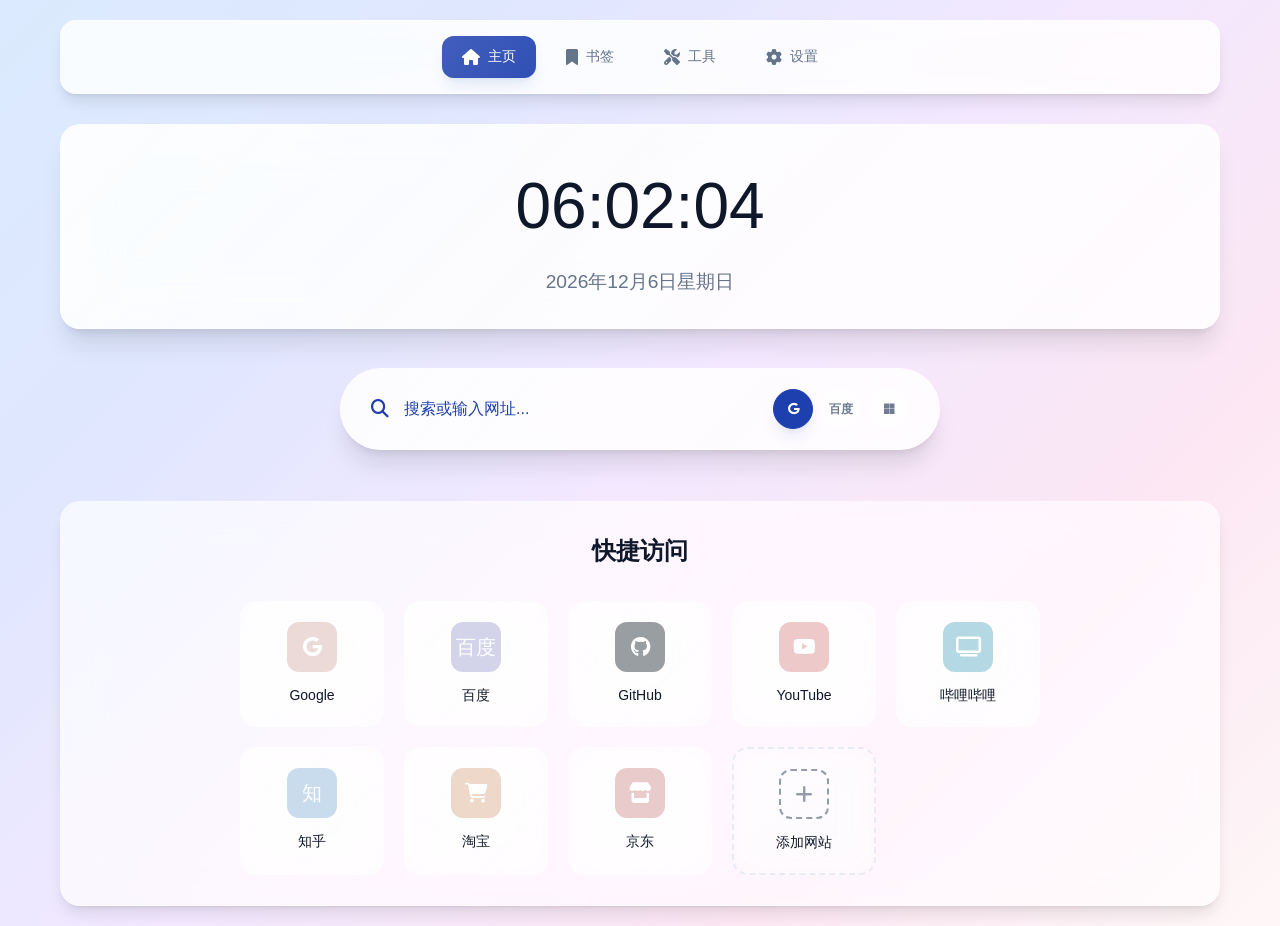
==== index.html @ d7cefb6e "feat(背景设置): 添加自定义纯色背景功能 实现纯色背景颜色选择器，支持从预设颜色选择或自定义颜色 添加颜色预览功能并将设置保存到本地存储 在页面加载时恢复保存的背景颜色设置" ====
<!DOCTYPE html>
<html lang="zh-CN">
<head>
    <meta charset="UTF-8">
    <meta name="viewport" content="width=device-width, initial-scale=1.0">
    <title>新标签页</title>
    <!-- 分布式CSS文件 -->
    <link rel="stylesheet" href="css/base.css">
    <link rel="stylesheet" href="css/navigation.css">
    <link rel="stylesheet" href="css/home.css">
    <link rel="stylesheet" href="css/pages.css">
    <link href="https://cdnjs.cloudflare.com/ajax/libs/font-awesome/6.4.0/css/all.min.css" rel="stylesheet">
</head>
<body>
    <div class="container">
        <!-- 顶部导航栏 -->
        <nav class="navbar">
            <div class="nav-buttons">
                <button class="nav-btn active" data-section="home">
                    <i class="fas fa-home"></i>
                    <span>主页</span>
                </button>
                <button class="nav-btn" data-section="bookmarks">
                    <i class="fas fa-bookmark"></i>
                    <span>书签</span>
                </button>
                <button class="nav-btn" data-section="tools">
                    <i class="fas fa-tools"></i>
                    <span>工具</span>
                </button>
                <button class="nav-btn" data-section="settings">
                    <i class="fas fa-cog"></i>
                    <span>设置</span>
                </button>
            </div>
        </nav>

        <!-- 主页内容 -->
        <div class="section active" id="home">
            <!-- 时间显示 -->
            <div class="time-display">
                <div class="time" id="current-time">00:00:00</div>
                <div class="date" id="current-date">2024年1月1日 星期一</div>
            </div>

            <!-- 搜索区域 -->
            <div class="search-container">
                <div class="search-box">
                    <i class="fas fa-search search-icon"></i>
                    <input type="text" id="search-input" placeholder="搜索或输入网址...">
                    <div class="search-engines">
                        <button class="engine-btn active" data-engine="google">
                            <i class="fab fa-google"></i>
                        </button>
                        <button class="engine-btn" data-engine="baidu">
                            百度
                        </button>
                        <button class="engine-btn" data-engine="bing">
                            <i class="fab fa-microsoft"></i>
                        </button>
                    </div>
                </div>
            </div>

            <!-- 快捷网址 -->
            <div class="quick-links">
                <h3>快捷访问</h3>
                <div class="links-grid">
                    <a href="https://www.google.com" class="link-card">
                        <div class="link-icon">
                            <i class="fab fa-google"></i>
                        </div>
                        <span>Google</span>
                    </a>
                    <a href="https://www.baidu.com" class="link-card">
                        <div class="link-icon">
                            百度
                        </div>
                        <span>百度</span>
                    </a>
                    <a href="https://github.com" class="link-card">
                        <div class="link-icon">
                            <i class="fab fa-github"></i>
                        </div>
                        <span>GitHub</span>
                    </a>
                    <a href="https://www.youtube.com" class="link-card">
                        <div class="link-icon">
                            <i class="fab fa-youtube"></i>
                        </div>
                        <span>YouTube</span>
                    </a>
                    <a href="https://www.bilibili.com" class="link-card">
                        <div class="link-icon">
                            <i class="fas fa-tv"></i>
                        </div>
                        <span>哔哩哔哩</span>
                    </a>
                    <a href="https://www.zhihu.com" class="link-card">
                        <div class="link-icon">
                            知
                        </div>
                        <span>知乎</span>
                    </a>
                    <a href="https://www.taobao.com" class="link-card">
                        <div class="link-icon">
                            <i class="fas fa-shopping-cart"></i>
                        </div>
                        <span>淘宝</span>
                    </a>
                    <a href="https://www.jd.com" class="link-card">
                        <div class="link-icon">
                            <i class="fas fa-store"></i>
                        </div>
                        <span>京东</span>
                    </a>
                </div>
            </div>
        </div>

        <!-- 书签页面 -->
        <div class="section" id="bookmarks">
            <h2>我的书签</h2>
            <div class="bookmark-categories">
                <div class="bookmark-category">
                    <h3>工作</h3>
                    <div class="bookmark-list">
                        <a href="#" class="bookmark-item">
                            <i class="fas fa-briefcase"></i>
                            <span>工作邮箱</span>
                        </a>
                        <a href="#" class="bookmark-item">
                            <i class="fas fa-calendar"></i>
                            <span>项目管理</span>
                        </a>
                    </div>
                </div>
                <div class="bookmark-category">
                    <h3>学习</h3>
                    <div class="bookmark-list">
                        <a href="#" class="bookmark-item">
                            <i class="fas fa-book"></i>
                            <span>在线教程</span>
                        </a>
                        <a href="#" class="bookmark-item">
                            <i class="fas fa-code"></i>
                            <span>编程资源</span>
                        </a>
                    </div>
                </div>
                <div class="bookmark-category">
                    <h3>娱乐</h3>
                    <div class="bookmark-list">
                        <a href="#" class="bookmark-item">
                            <i class="fas fa-music"></i>
                            <span>音乐平台</span>
                        </a>
                        <a href="#" class="bookmark-item">
                            <i class="fas fa-gamepad"></i>
                            <span>游戏网站</span>
                        </a>
                    </div>
                </div>
            </div>
        </div>

        <!-- 工具页面 -->
        <div class="section" id="tools">
            <h2>实用工具</h2>
            <div class="tools-grid">
                <div class="tool-card">
                    <i class="fas fa-calculator"></i>
                    <h3>计算器</h3>
                    <p>简易计算器工具</p>
                </div>
                <div class="tool-card">
                    <i class="fas fa-clock"></i>
                    <h3>番茄钟</h3>
                    <p>专注时间管理</p>
                </div>
                <div class="tool-card">
                    <i class="fas fa-palette"></i>
                    <h3>取色器</h3>
                    <p>颜色选择工具</p>
                </div>
                <div class="tool-card">
                    <i class="fas fa-qrcode"></i>
                    <h3>二维码生成</h3>
                    <p>快速生成二维码</p>
                </div>
            </div>
        </div>

        <!-- 设置页面 -->
        <div class="section" id="settings">
            <h2>设置</h2>
            <div class="settings-container">
                <div class="setting-group">
                    <h3>外观设置</h3>
                    <div class="setting-item">
                        <label>背景样式</label>
                        <select class="bg-selector">
                            <option value="gradient">渐变色</option>
                            <option value="solid">纯色</option>
                        </select>
                    </div>
                    <div class="setting-item color-picker-container" id="color-picker-container" style="display: none;">
                        <label>背景颜色</label>
                        <div class="color-picker-wrapper">
                            <div class="color-preview" id="color-preview"></div>
                            <input type="color" id="color-picker" class="color-picker-input" value="#f8fafc">
                            <div class="preset-colors" id="preset-colors">
                                <div class="preset-color" data-color="#f8fafc" style="background-color: #f8fafc;"></div>
                                <div class="preset-color" data-color="#ffffff" style="background-color: #ffffff;"></div>
                                <div class="preset-color" data-color="#f1f5f9" style="background-color: #f1f5f9;"></div>
                                <div class="preset-color" data-color="#e2e8f0" style="background-color: #e2e8f0;"></div>
                                <div class="preset-color" data-color="#cbd5e1" style="background-color: #cbd5e1;"></div>
                                <div class="preset-color" data-color="#94a3b8" style="background-color: #94a3b8;"></div>
                                <div class="preset-color" data-color="#64748b" style="background-color: #64748b;"></div>
                                <div class="preset-color" data-color="#475569" style="background-color: #475569;"></div>
                                <div class="preset-color" data-color="#334155" style="background-color: #334155;"></div>
                                <div class="preset-color" data-color="#1e293b" style="background-color: #1e293b;"></div>
                                <div class="preset-color" data-color="#0f172a" style="background-color: #0f172a;"></div>
                                <div class="preset-color" data-color="#3b82f6" style="background-color: #3b82f6;"></div>
                                <div class="preset-color" data-color="#10b981" style="background-color: #10b981;"></div>
                                <div class="preset-color" data-color="#f59e0b" style="background-color: #f59e0b;"></div>
                                <div class="preset-color" data-color="#ef4444" style="background-color: #ef4444;"></div>
                                <div class="preset-color" data-color="#8b5cf6" style="background-color: #8b5cf6;"></div>
                            </div>
                        </div>
                    </div>
                </div>
                <div class="setting-group">
                    <h3>功能设置</h3>
                    <div class="setting-item">
                        <label>显示秒数</label>
                        <input type="checkbox" class="show-seconds" checked>
                    </div>
                    <div class="setting-item">
                        <label>时间格式</label>
                        <select class="time-format-selector">
                            <option value="24">24小时制</option>
                            <option value="12">12小时制</option>
                        </select>
                    </div>
                </div>
            </div>
        </div>
    </div>

    <!-- 分布式JavaScript文件 -->
    <script src="js/utils.js"></script>
    <script src="js/core.js"></script>
    <script src="js/navigation.js"></script>
    <script src="js/search.js"></script>
    <script src="js/time.js"></script>
    <script src="js/shortcuts.js"></script>
    <script src="js/settings.js"></script>
    <script src="js/click-feedback.js"></script>
</body>
</html>
---- css/base.css ----
/* 基础样式和变量定义 */
/* 全局重置和基础样式 */
* {
    margin: 0;
    padding: 0;
    box-sizing: border-box;
}

:root {
    /* 品牌色彩系统 - 以深蓝色为主调 */
    --brand-primary: #1e40af;        /* 主品牌色 */
    --brand-secondary: #3b82f6;      /* 辅助品牌色 */
    --brand-tertiary: #60a5fa;       /* 第三级品牌色 */
    
    /* 中性色阶 - 确保充足对比度 */
    --neutral-50: #f8fafc;
    --neutral-100: #f1f5f9;
    --neutral-200: #e2e8f0;
    --neutral-300: #cbd5e1;
    --neutral-400: #94a3b8;
    --neutral-500: #64748b;
    --neutral-600: #475569;
    --neutral-700: #334155;
    --neutral-800: #1e293b;
    --neutral-900: #0f172a;
    
    /* 语义色彩 - 增强可访问性 */
    --success-50: #ecfdf5;
    --success-500: #10b981;
    --success-600: #059669;
    --success-700: #047857;
    
    --warning-50: #fffbeb;
    --warning-500: #f59e0b;
    --warning-600: #d97706;
    --warning-700: #b45309;
    
    --error-50: #fef2f2;
    --error-500: #ef4444;
    --error-600: #dc2626;
    --error-700: #b91c1c;
    
    /* 浅色主题配色 - 增强毛玻璃效果 */
    --bg-primary: linear-gradient(135deg, #dbeafe 0%, #e0e7ff 25%, #f3e8ff 50%, #fce7f3 75%, #fef7f7 100%);
    --bg-secondary: rgba(255, 255, 255, 0.85);
    --bg-card: rgba(255, 255, 255, 0.75);
    --bg-glass: rgba(255, 255, 255, 0.65);
    --bg-glass-light: rgba(255, 255, 255, 0.45);
    --bg-glass-strong: rgba(255, 255, 255, 0.85);
    --bg-surface: #ffffff;
    --bg-overlay: rgba(15, 23, 42, 0.08);
    
    /* 文本颜色 - 确保对比度 ≥ 4.5:1 */
    --text-primary: #0f172a;         /* 对比度: 19.47:1 */
    --text-secondary: #334155;       /* 对比度: 12.32:1 */
    --text-tertiary: #64748b;        /* 对比度: 7.15:1 */
    --text-inverse: #ffffff;         /* 反色文本 */
    --text-muted: #94a3b8;          /* 弱化文本 对比度: 4.54:1 */
    
    /* 边框和分割线 */
    --border-light: rgba(226, 232, 240, 0.8);
    --border-medium: rgba(203, 213, 225, 0.9);
    --border-strong: rgba(148, 163, 184, 0.9);
    --border-accent: rgba(30, 64, 175, 0.3);
    
    /* 阴影系统 - 增强层次感 */
    --shadow-xs: 0 1px 2px 0 rgba(0, 0, 0, 0.05);
    --shadow-sm: 0 1px 3px 0 rgba(0, 0, 0, 0.1), 0 1px 2px -1px rgba(0, 0, 0, 0.1);
    --shadow-md: 0 4px 6px -1px rgba(0, 0, 0, 0.1), 0 2px 4px -2px rgba(0, 0, 0, 0.1);
    --shadow-lg: 0 10px 15px -3px rgba(0, 0, 0, 0.1), 0 4px 6px -4px rgba(0, 0, 0, 0.1);
    --shadow-xl: 0 20px 25px -5px rgba(0, 0, 0, 0.1), 0 8px 10px -6px rgba(0, 0, 0, 0.1);
    --shadow-2xl: 0 25px 50px -12px rgba(0, 0, 0, 0.25);
    --shadow-glass: 0 8px 32px rgba(30, 64, 175, 0.15);
    --shadow-colored: 0 10px 15px -3px rgba(30, 64, 175, 0.1), 0 4px 6px -4px rgba(30, 64, 175, 0.1);
    
    /* 交互状态色彩 */
    --accent-color: var(--brand-primary);
    --hover-color: var(--brand-secondary);
    --active-color: var(--brand-tertiary);
    --focus-color: var(--brand-primary);
    --success-color: var(--success-500);
    --warning-color: var(--warning-500);
    --error-color: var(--error-500);
    
    /* 玻璃态效果变量 - 增强版 */
    --glass-backdrop: blur(20px) saturate(180%);
    --glass-backdrop-light: blur(16px) saturate(150%);
    --glass-backdrop-strong: blur(28px) saturate(200%);
    --glass-border: 1px solid rgba(255, 255, 255, 0.25);
    --glass-border-light: 1px solid rgba(255, 255, 255, 0.15);
    --glass-border-strong: 1px solid rgba(255, 255, 255, 0.35);
    --glass-highlight: linear-gradient(135deg, rgba(255, 255, 255, 0.3) 0%, rgba(255, 255, 255, 0.1) 50%, rgba(255, 255, 255, 0.05) 100%);
    --glass-highlight-light: linear-gradient(135deg, rgba(255, 255, 255, 0.2) 0%, rgba(255, 255, 255, 0.05) 100%);
    --glass-highlight-strong: linear-gradient(135deg, rgba(255, 255, 255, 0.4) 0%, rgba(255, 255, 255, 0.15) 50%, rgba(255, 255, 255, 0.08) 100%);
}





body {
    font-family: 'SF Pro Display', -apple-system, BlinkMacSystemFont, 'Segoe UI', Roboto, sans-serif;
    background: var(--bg-primary);
    color: var(--text-primary);
    min-height: 100vh;
    overflow-x: hidden;
    line-height: 1.6;
}





.container {
    max-width: 1200px;
    margin: 0 auto;
    padding: 20px;
    min-height: 100vh;
}

/* 玻璃态基础样式 - 增强版 */
.glass-effect {
    background: var(--bg-glass);
    backdrop-filter: var(--glass-backdrop);
    -webkit-backdrop-filter: var(--glass-backdrop);
    border: var(--glass-border);
    position: relative;
    transition: all 0.3s cubic-bezier(0.4, 0, 0.2, 1);
}

.glass-effect::before {
    content: '';
    position: absolute;
    top: 0;
    left: 0;
    right: 0;
    bottom: 0;
    background: var(--glass-highlight);
    border-radius: inherit;
    pointer-events: none;
    opacity: 0.8;
    transition: opacity 0.3s ease;
}

/* 轻量级毛玻璃效果 */
.glass-effect-light {
    background: var(--bg-glass-light);
    backdrop-filter: var(--glass-backdrop-light);
    -webkit-backdrop-filter: var(--glass-backdrop-light);
    border: var(--glass-border-light);
    position: relative;
    transition: all 0.3s cubic-bezier(0.4, 0, 0.2, 1);
}

.glass-effect-light::before {
    content: '';
    position: absolute;
    top: 0;
    left: 0;
    right: 0;
    bottom: 0;
    background: var(--glass-highlight-light);
    border-radius: inherit;
    pointer-events: none;
    opacity: 0.6;
    transition: opacity 0.3s ease;
}

/* 强化毛玻璃效果 */
.glass-effect-strong {
    background: var(--bg-glass-strong);
    backdrop-filter: var(--glass-backdrop-strong);
    -webkit-backdrop-filter: var(--glass-backdrop-strong);
    border: var(--glass-border-strong);
    position: relative;
    transition: all 0.3s cubic-bezier(0.4, 0, 0.2, 1);
}

.glass-effect-strong::before {
    content: '';
    position: absolute;
    top: 0;
    left: 0;
    right: 0;
    bottom: 0;
    background: var(--glass-highlight-strong);
    border-radius: inherit;
    pointer-events: none;
    opacity: 0.9;
    transition: opacity 0.3s ease;
}











/* 选择状态 */
::selection {
    background: var(--accent-color);
    color: var(--text-inverse);
}

/* 滚动条样式 */
::-webkit-scrollbar {
    width: 8px;
}

::-webkit-scrollbar-track {
    background: transparent;
}

::-webkit-scrollbar-thumb {
    background: var(--accent-color);
    border-radius: 4px;
}

::-webkit-scrollbar-thumb:hover {
    background: var(--hover-color);
}





/* 玻璃态增强效果 - 更新版 */
.glass-morphism {
    background: var(--bg-glass);
    backdrop-filter: var(--glass-backdrop);
    -webkit-backdrop-filter: var(--glass-backdrop);
    border: var(--glass-border);
    box-shadow: var(--shadow-glass);
    position: relative;
    transition: all 0.3s cubic-bezier(0.4, 0, 0.2, 1);
}

.glass-morphism::before {
    content: '';
    position: absolute;
    top: 0;
    left: 0;
    right: 0;
    bottom: 0;
    background: var(--glass-highlight);
    border-radius: inherit;
    pointer-events: none;
    opacity: 0.8;
    transition: opacity 0.3s ease;
}

/* 毛玻璃悬停效果 */
.glass-morphism:hover {
    background: var(--bg-glass-strong);
    backdrop-filter: var(--glass-backdrop-strong);
    -webkit-backdrop-filter: var(--glass-backdrop-strong);
    border: var(--glass-border-strong);
    box-shadow: var(--shadow-xl);
    transform: translateY(-2px);
}

.glass-morphism:hover::before {
    opacity: 1;
}

/* 点击反馈效果 - 通用样式 */
.click-feedback {
    position: relative;
    overflow: hidden;
    transition: all 0.15s cubic-bezier(0.4, 0, 0.2, 1);
}

.click-feedback::after {
    content: '';
    position: absolute;
    top: 50%;
    left: 50%;
    width: 0;
    height: 0;
    background: rgba(255, 255, 255, 0.3);
    border-radius: 50%;
    transform: translate(-50%, -50%);
    transition: width 0.3s ease, height 0.3s ease;
    pointer-events: none;
    z-index: 10;
}

.click-feedback.clicked::after {
    width: 300px;
    height: 300px;
}

/* 按钮点击反馈效果 */
.btn-click-feedback {
    transform: scale(0.95);
    transition: transform 0.1s cubic-bezier(0.4, 0, 0.2, 1);
}

.btn-click-feedback:active {
    transform: scale(0.92);
}

/* 卡片点击反馈效果 */
.card-click-feedback {
    transform: translateY(-1px) scale(0.98);
    transition: transform 0.1s cubic-bezier(0.4, 0, 0.2, 1);
}

.card-click-feedback:active {
    transform: translateY(0) scale(0.96);
}

/* 波纹效果 */
.ripple-effect {
    position: relative;
    overflow: hidden;
}

.ripple-effect::before {
    content: '';
    position: absolute;
    top: 50%;
    left: 50%;
    width: 0;
    height: 0;
    background: radial-gradient(circle, rgba(255, 255, 255, 0.4) 0%, transparent 70%);
    border-radius: 50%;
    transform: translate(-50%, -50%);
    transition: width 0.4s ease, height 0.4s ease, opacity 0.4s ease;
    pointer-events: none;
    z-index: 5;
}

.ripple-effect.ripple::before {
    width: 200px;
    height: 200px;
    opacity: 0;
}

/* 脉冲效果 */
.pulse-feedback {
    animation: pulse-click 0.3s ease-out;
}

@keyframes pulse-click {
    0% {
        transform: scale(1);
        box-shadow: 0 0 0 0 rgba(30, 64, 175, 0.4);
    }
    50% {
        transform: scale(1.05);
        box-shadow: 0 0 0 10px rgba(30, 64, 175, 0.1);
    }
    100% {
        transform: scale(1);
        box-shadow: 0 0 0 0 rgba(30, 64, 175, 0);
    }
}

/* 震动效果 */
.shake-feedback {
    animation: shake-click 0.3s ease-out;
}

@keyframes shake-click {
    0%, 100% { transform: translateX(0); }
    25% { transform: translateX(-2px); }
    75% { transform: translateX(2px); }
}
---- css/navigation.css ----
/* 导航栏相关样式 */

.navbar {
    background: var(--bg-glass-strong);
    backdrop-filter: var(--glass-backdrop-strong);
    -webkit-backdrop-filter: var(--glass-backdrop-strong);
    border-radius: 16px;
    padding: 15px 20px;
    margin-bottom: 30px;
    box-shadow: var(--shadow-lg);
    border: var(--glass-border-strong);
    position: relative;
    overflow: hidden;
    transition: all 0.3s cubic-bezier(0.4, 0, 0.2, 1);
}

.navbar::before {
    content: '';
    position: absolute;
    top: 0;
    left: 0;
    right: 0;
    height: 1px;
    background: var(--glass-highlight-strong);
    opacity: 0.8;
    transition: opacity 0.3s ease;
}

.navbar:hover {
    box-shadow: var(--shadow-xl);
}

.navbar:hover::before {
    opacity: 1;
}

.nav-buttons {
    display: flex;
    gap: 10px;
    justify-content: center;
    flex-wrap: wrap;
}

.nav-btn {
    display: flex;
    align-items: center;
    gap: 8px;
    padding: 12px 20px;
    background: transparent;
    border: none;
    border-radius: 12px;
    color: var(--text-tertiary);
    cursor: pointer;
    font-size: 14px;
    font-weight: 500;
    position: relative;
    overflow: hidden;
    transform-origin: center;
    transition: all 0.3s cubic-bezier(0.4, 0, 0.2, 1);
    user-select: none;
    -webkit-user-select: none;
    -moz-user-select: none;
    -ms-user-select: none;
}

.nav-btn::before {
    content: '';
    position: absolute;
    top: 0;
    left: 0;
    right: 0;
    bottom: 0;
    background: var(--glass-highlight-light);
    border-radius: inherit;
    pointer-events: none;
    opacity: 0;
    transition: opacity 0.3s ease;
}



.nav-btn:hover {
    background: var(--bg-glass);
    color: var(--accent-color);
    backdrop-filter: var(--glass-backdrop-light);
    -webkit-backdrop-filter: var(--glass-backdrop-light);
    transform: translateY(-1px);
}

.nav-btn:hover::before {
    opacity: 0.6;
}

.nav-btn.active {
    background: var(--accent-color);
    color: var(--text-inverse);
    box-shadow: var(--shadow-colored);
    backdrop-filter: none;
    -webkit-backdrop-filter: none;
}

.nav-btn.active::before {
    background: linear-gradient(135deg, rgba(255, 255, 255, 0.2) 0%, rgba(255, 255, 255, 0.1) 100%);
    opacity: 0.8;
}

/* 导航按钮点击反馈效果 */
.nav-btn:active {
    transform: scale(0.95);
    transition: transform 0.1s cubic-bezier(0.4, 0, 0.2, 1);
}

.nav-btn.clicked {
    animation: nav-btn-click 0.3s ease-out;
}

@keyframes nav-btn-click {
    0% {
        transform: scale(1);
    }
    50% {
        transform: scale(0.95);
    }
    100% {
        transform: scale(1);
    }
}

.nav-btn i {
    font-size: 16px;
}

.nav-btn span {
    /* styling for navigation button text */
}

/* 聚焦状态 - 修复点击后变白的问题 */
.nav-btn:focus {
    outline: none;
}

.nav-btn:focus-visible {
    outline: 2px solid var(--accent-color);
    outline-offset: 2px;
}

/* 为激活状态的按钮设置正确的焦点样式 */
.nav-btn.active:focus {
    background: var(--accent-color);
    color: var(--text-inverse);
}

/* 非激活状态按钮的焦点样式 */
.nav-btn:not(.active):focus {
    background: var(--bg-glass);
    color: var(--accent-color);
}



/* 响应式导航 - 优化毛玻璃效果 */
@media (max-width: 768px) {
    .nav-buttons {
        justify-content: center;
    }
    
    .nav-btn span {
        display: none;
    }
    
    .nav-btn {
        padding: 12px;
        min-width: 44px;
        justify-content: center;
    }
    
    /* 移动设备上减少毛玻璃效果强度以提升性能 */
    .navbar {
        backdrop-filter: var(--glass-backdrop-light);
        -webkit-backdrop-filter: var(--glass-backdrop-light);
    }
    
    .nav-btn:hover {
        backdrop-filter: blur(8px);
        -webkit-backdrop-filter: blur(8px);
    }
}

@media (max-width: 480px) {
    .nav-btn {
        padding: 10px 12px;
        min-width: 50px;
    }
}
---- css/home.css ----
/* 主页相关样式 */

/* 内容区域 */
.section {
    display: none;
}

.section.active {
    display: block;
}

/* 时间显示 - 增强毛玻璃效果 */
.time-display {
    text-align: center;
    margin-bottom: 40px;
    padding: 30px;
    background: var(--bg-glass-strong);
    border-radius: 20px;
    backdrop-filter: var(--glass-backdrop-strong);
    -webkit-backdrop-filter: var(--glass-backdrop-strong);
    box-shadow: var(--shadow-xl);
    border: var(--glass-border-strong);
    position: relative;
    overflow: hidden;
    transition: all 0.3s cubic-bezier(0.4, 0, 0.2, 1);
}

.time-display::before {
    content: '';
    position: absolute;
    top: 0;
    left: 0;
    right: 0;
    bottom: 0;
    background: var(--glass-highlight-strong);
    border-radius: inherit;
    pointer-events: none;
    opacity: 0.7;
    transition: opacity 0.3s ease;
}

.time-display:hover {
    transform: translateY(-2px);
    box-shadow: var(--shadow-2xl);
}

.time-display:hover::before {
    opacity: 0.9;
}



.time {
    font-size: 4rem;
    font-weight: 300;
    color: var(--text-primary);
    margin-bottom: 10px;
    font-feature-settings: 'tnum';
    position: relative;
    z-index: 1;
}

.date {
    font-size: 1.2rem;
    color: var(--text-tertiary);
    font-weight: 400;
    position: relative;
    z-index: 1;
}

/* 搜索区域 */
.search-container {
    margin-bottom: 50px;
}

.search-box {
    position: relative;
    max-width: 600px;
    margin: 0 auto;
    background: var(--bg-glass);
    border-radius: 50px;
    padding: 20px 30px;
    box-shadow: var(--shadow-lg);
    border: var(--glass-border);
    backdrop-filter: var(--glass-backdrop);
    -webkit-backdrop-filter: var(--glass-backdrop);
    display: flex;
    align-items: center;
    gap: 15px;
    overflow: hidden;
    transition: all 0.3s cubic-bezier(0.4, 0, 0.2, 1);
}

.search-box::before {
    content: '';
    position: absolute;
    top: 0;
    left: 0;
    right: 0;
    bottom: 0;
    background: var(--glass-highlight);
    border-radius: inherit;
    pointer-events: none;
    opacity: 0.6;
    transition: opacity 0.3s ease;
}

.search-box:focus-within {
    background: var(--bg-glass-strong);
    border: var(--glass-border-strong);
    backdrop-filter: var(--glass-backdrop-strong);
    -webkit-backdrop-filter: var(--glass-backdrop-strong);
    box-shadow: var(--shadow-xl);
    transform: translateY(-1px);
}

.search-box:focus-within::before {
    opacity: 0.8;
}

.search-icon {
    color: var(--text-tertiary);
    font-size: 18px;
    z-index: 1;
    position: relative;
}

.search-box:focus-within .search-icon {
    color: var(--accent-color);
}

#search-input {
    flex: 1;
    border: none;
    outline: none;
    background: transparent;
    font-size: 16px;
    color: var(--text-primary);
    font-weight: 400;
    z-index: 1;
    position: relative;
}

#search-input::placeholder {
    color: var(--text-muted);
}

#search-input:focus::placeholder {
    color: var(--accent-color);
}

.search-engines {
    display: flex;
    gap: 8px;
    z-index: 1;
    position: relative;
}

.engine-btn {
    width: 40px;
    height: 40px;
    border: var(--glass-border-light);
    border-radius: 50%;
    background: var(--bg-glass-light);
    backdrop-filter: var(--glass-backdrop-light);
    -webkit-backdrop-filter: var(--glass-backdrop-light);
    color: var(--text-tertiary);
    cursor: pointer;
    display: flex;
    align-items: center;
    justify-content: center;
    font-size: 12px;
    font-weight: bold;
    position: relative;
    overflow: hidden;
    transition: all 0.3s cubic-bezier(0.4, 0, 0.2, 1);
    user-select: none;
    -webkit-user-select: none;
    -moz-user-select: none;
    -ms-user-select: none;
}

.engine-btn::before {
    content: '';
    position: absolute;
    top: 0;
    left: 0;
    right: 0;
    bottom: 0;
    background: var(--glass-highlight-light);
    border-radius: inherit;
    pointer-events: none;
    opacity: 0.5;
    transition: opacity 0.3s ease;
}



.engine-btn:hover {
    background: var(--accent-color);
    color: var(--text-inverse);
    border-color: var(--accent-color);
    backdrop-filter: none;
    -webkit-backdrop-filter: none;
    transform: scale(1.05);
}

.engine-btn:hover::before {
    opacity: 0;
}

.engine-btn.active {
    background: var(--accent-color);
    color: var(--text-inverse);
    border-color: var(--accent-color);
    box-shadow: var(--shadow-colored);
    backdrop-filter: none;
    -webkit-backdrop-filter: none;
}

.engine-btn.active::before {
    opacity: 0;
}

/* 搜索引擎按钮点击反馈效果 */
.engine-btn:active {
    transform: scale(0.9);
    transition: transform 0.1s cubic-bezier(0.4, 0, 0.2, 1);
}

.engine-btn.clicked {
    animation: engine-btn-click 0.3s ease-out;
}

@keyframes engine-btn-click {
    0% {
        transform: scale(1);
    }
    50% {
        transform: scale(0.9);
    }
    100% {
        transform: scale(1);
    }
}

/* 快捷链接 - 增强毛玻璃效果 */
.quick-links {
    background: var(--bg-glass);
    border-radius: 20px;
    padding: 30px;
    backdrop-filter: var(--glass-backdrop);
    -webkit-backdrop-filter: var(--glass-backdrop);
    box-shadow: var(--shadow-lg);
    border: var(--glass-border);
    position: relative;
    overflow: hidden;
    transition: all 0.3s cubic-bezier(0.4, 0, 0.2, 1);
}

.quick-links::before {
    content: '';
    position: absolute;
    top: 0;
    left: 0;
    right: 0;
    bottom: 0;
    background: var(--glass-highlight);
    border-radius: inherit;
    pointer-events: none;
    opacity: 0.5;
    transition: opacity 0.3s ease;
}

.quick-links:hover {
    transform: translateY(-2px);
    box-shadow: var(--shadow-xl);
}

.quick-links:hover::before {
    opacity: 0.7;
}



.quick-links h3 {
    text-align: center;
    margin-bottom: 30px;
    color: var(--text-primary);
    font-size: 1.5rem;
    font-weight: 600;
    position: relative;
    z-index: 1;
}

.links-grid {
    display: grid;
    grid-template-columns: repeat(auto-fit, minmax(120px, 1fr));
    gap: 20px;
    max-width: 800px;
    margin: 0 auto;
    position: relative;
    z-index: 1;
}

.link-card {
    display: flex;
    flex-direction: column;
    align-items: center;
    padding: 20px 15px;
    background: var(--bg-glass-light);
    border-radius: 16px;
    text-decoration: none;
    color: var(--text-primary);
    border: var(--glass-border-light);
    backdrop-filter: var(--glass-backdrop-light);
    -webkit-backdrop-filter: var(--glass-backdrop-light);
    position: relative;
    overflow: hidden;
    transform-origin: center;
    transition: all 0.3s cubic-bezier(0.4, 0, 0.2, 1);
    user-select: none;
    -webkit-user-select: none;
    -moz-user-select: none;
    -ms-user-select: none;
}

.link-card::before {
    content: '';
    position: absolute;
    top: 0;
    left: 0;
    right: 0;
    bottom: 0;
    background: var(--glass-highlight-light);
    border-radius: inherit;
    pointer-events: none;
    opacity: 0.6;
    transition: opacity 0.3s ease;
}



.link-card:hover {
    background: var(--accent-color);
    color: var(--text-inverse);
    border-color: var(--accent-color);
    box-shadow: var(--shadow-xl);
    transform: translateY(-3px) scale(1.02);
    backdrop-filter: none;
    -webkit-backdrop-filter: none;
}

.link-card:hover::before {
    opacity: 0;
}

/* 快捷链接卡片点击反馈效果 */
.link-card:active {
    transform: translateY(-1px) scale(0.95);
    transition: transform 0.1s cubic-bezier(0.4, 0, 0.2, 1);
}

.link-card.clicked {
    animation: link-card-click 0.3s ease-out;
}

@keyframes link-card-click {
    0% {
        transform: translateY(-3px) scale(1.02);
    }
    50% {
        transform: translateY(-1px) scale(0.95);
    }
    100% {
        transform: translateY(-3px) scale(1.02);
    }
}

.link-icon {
    width: 50px;
    height: 50px;
    border-radius: 12px;
    background: var(--accent-color);
    display: flex;
    align-items: center;
    justify-content: center;
    margin-bottom: 12px;
    font-size: 20px;
    color: var(--text-inverse);
    position: relative;
    z-index: 1;
}

.link-card:hover .link-icon {
    background: var(--bg-surface);
    color: var(--accent-color);
}

.link-card span {
    font-size: 14px;
    font-weight: 500;
    text-align: center;
    position: relative;
    z-index: 1;
}

/* 快捷网站管理操作按钮 */
.shortcut-actions {
    position: absolute;
    top: 8px;
    right: 8px;
    display: flex;
    gap: 4px;
    opacity: 0;
    z-index: 10;
}

.link-card:hover .shortcut-actions {
    opacity: 1;
}

.edit-shortcut,
.delete-shortcut {
    width: 24px;
    height: 24px;
    border: none;
    border-radius: 4px;
    background: rgba(0, 0, 0, 0.6);
    color: white;
    font-size: 10px;
    display: flex;
    align-items: center;
    justify-content: center;
    cursor: pointer;
}

.edit-shortcut:hover {
    background: var(--info-color, #3b82f6);
}

.delete-shortcut:hover {
    background: var(--error-color);
}

/* 添加网站按钮样式 */
.add-shortcut-btn {
    cursor: pointer;
    border: 2px dashed var(--border-light);
    background: transparent !important;
}

.add-shortcut-btn:hover {
    border-color: var(--accent-color);
    background: var(--accent-color) !important;
    color: var(--text-inverse);
}

.add-shortcut-btn .link-icon {
    background: transparent !important;
    border: 2px dashed currentColor;
    color: var(--text-tertiary);
}

.add-shortcut-btn:hover .link-icon {
    border-color: transparent;
    background: rgba(255, 255, 255, 0.2) !important;
    color: white;
}

/* 响应式设计 - 优化毛玻璃效果 */
@media (max-width: 768px) {
    .time {
        font-size: 2.5rem;
    }
    
    .date {
        font-size: 1rem;
    }
    
    .search-box {
        padding: 15px 20px;
        flex-direction: column;
        gap: 15px;
    }
    
    .search-engines {
        justify-content: center;
    }
    
    .links-grid {
        grid-template-columns: repeat(auto-fit, minmax(100px, 1fr));
        gap: 15px;
    }
    
    /* 移动设备上减少毛玻璃效果强度以提升性能 */
    .time-display,
    .search-box,
    .quick-links {
        backdrop-filter: var(--glass-backdrop-light);
        -webkit-backdrop-filter: var(--glass-backdrop-light);
    }
    
    .link-card {
        backdrop-filter: blur(8px);
        -webkit-backdrop-filter: blur(8px);
    }
}

@media (max-width: 480px) {
    .time {
        font-size: 2rem;
    }
    
    .links-grid {
        grid-template-columns: repeat(auto-fit, minmax(80px, 1fr));
    }
}
---- css/pages.css ----
/* 其他页面样式 - 书签、工具、设置 */

/* 页面标题样式 - 增强毛玻璃效果 */
.section h2 {
    text-align: center;
    font-size: 2rem;
    font-weight: 600;
    color: var(--text-primary);
    margin-bottom: 20px;
    padding: 20px;
    background: var(--bg-glass-strong);
    border-radius: 16px;
    backdrop-filter: var(--glass-backdrop-strong);
    -webkit-backdrop-filter: var(--glass-backdrop-strong);
    box-shadow: var(--shadow-lg);
    border: var(--glass-border-strong);
    position: relative;
    overflow: hidden;
    transition: all 0.3s cubic-bezier(0.4, 0, 0.2, 1);
}

.section h2::before {
    content: '';
    position: absolute;
    top: 0;
    left: 0;
    right: 0;
    bottom: 0;
    background: var(--glass-highlight-strong);
    border-radius: inherit;
    pointer-events: none;
    opacity: 0.6;
    transition: opacity 0.3s ease;
}

.section h2:hover {
    transform: translateY(-2px);
    box-shadow: var(--shadow-xl);
}

.section h2:hover::before {
    opacity: 0.8;
}



/* 书签页面 */
.bookmark-categories {
    display: grid;
    gap: 30px;
    margin-top: 30px;
}

.bookmark-category {
    background: var(--bg-glass);
    border-radius: 16px;
    padding: 25px;
    backdrop-filter: var(--glass-backdrop);
    -webkit-backdrop-filter: var(--glass-backdrop);
    box-shadow: var(--shadow-lg);
    border: var(--glass-border);
    position: relative;
    overflow: hidden;
    transition: all 0.3s cubic-bezier(0.4, 0, 0.2, 1);
}

.bookmark-category::before {
    content: '';
    position: absolute;
    top: 0;
    left: 0;
    right: 0;
    bottom: 0;
    background: var(--glass-highlight);
    border-radius: inherit;
    pointer-events: none;
    opacity: 0.5;
    transition: opacity 0.3s ease;
}

.bookmark-category:hover {
    transform: translateY(-2px);
    box-shadow: var(--shadow-xl);
}

.bookmark-category:hover::before {
    opacity: 0.7;
}



.bookmark-category h3 {
    margin-bottom: 20px;
    color: var(--accent-color);
    font-size: 1.2rem;
    font-weight: 600;
    position: relative;
    z-index: 1;
}

.bookmark-list {
    display: grid;
    gap: 12px;
    position: relative;
    z-index: 1;
}

.bookmark-item {
    display: flex;
    align-items: center;
    gap: 12px;
    padding: 12px 16px;
    background: var(--bg-glass-light);
    border-radius: 12px;
    text-decoration: none;
    color: var(--text-primary);
    border: var(--glass-border-light);
    backdrop-filter: var(--glass-backdrop-light);
    -webkit-backdrop-filter: var(--glass-backdrop-light);
    position: relative;
    overflow: hidden;
    transition: all 0.3s cubic-bezier(0.4, 0, 0.2, 1);
    user-select: none;
    -webkit-user-select: none;
    -moz-user-select: none;
    -ms-user-select: none;
}

.bookmark-item::before {
    content: '';
    position: absolute;
    top: 0;
    left: 0;
    right: 0;
    bottom: 0;
    background: var(--glass-highlight-light);
    border-radius: inherit;
    pointer-events: none;
    opacity: 0.6;
    transition: opacity 0.3s ease;
}



.bookmark-item:hover {
    background: var(--accent-color);
    color: var(--text-inverse);
    border-color: var(--accent-color);
    box-shadow: var(--shadow-md);
    transform: translateY(-1px);
    backdrop-filter: none;
    -webkit-backdrop-filter: none;
}

.bookmark-item:hover::before {
    opacity: 0;
}

/* 书签项目点击反馈效果 */
.bookmark-item:active {
    transform: translateY(-1px) scale(0.98);
    transition: transform 0.1s cubic-bezier(0.4, 0, 0.2, 1);
}

.bookmark-item.clicked {
    animation: bookmark-item-click 0.3s ease-out;
}

@keyframes bookmark-item-click {
    0% {
        transform: translateY(-1px) scale(1);
    }
    50% {
        transform: translateY(-1px) scale(0.98);
    }
    100% {
        transform: translateY(-1px) scale(1);
    }
}

.bookmark-item i {
    font-size: 16px;
    width: 20px;
    text-align: center;
    position: relative;
    z-index: 1;
}

.bookmark-item span {
    position: relative;
    z-index: 1;
}

/* 工具页面 */
.tools-grid {
    display: grid;
    grid-template-columns: repeat(auto-fit, minmax(250px, 1fr));
    gap: 25px;
    margin-top: 30px;
}

.tool-card {
    background: var(--bg-glass);
    border-radius: 16px;
    padding: 30px 25px;
    text-align: center;
    backdrop-filter: var(--glass-backdrop);
    -webkit-backdrop-filter: var(--glass-backdrop);
    box-shadow: var(--shadow-lg);
    border: var(--glass-border);
    cursor: pointer;
    position: relative;
    overflow: hidden;
    transition: all 0.3s cubic-bezier(0.4, 0, 0.2, 1);
    user-select: none;
    -webkit-user-select: none;
    -moz-user-select: none;
    -ms-user-select: none;
}

.tool-card::before {
    content: '';
    position: absolute;
    top: 0;
    left: 0;
    right: 0;
    bottom: 0;
    background: var(--glass-highlight);
    border-radius: inherit;
    pointer-events: none;
    opacity: 0.5;
    transition: opacity 0.3s ease;
}



.tool-card:hover {
    box-shadow: var(--shadow-xl);
    background: var(--accent-color);
    color: var(--text-inverse);
    border-color: var(--accent-color);
    transform: translateY(-3px) scale(1.02);
    backdrop-filter: none;
    -webkit-backdrop-filter: none;
}

.tool-card:hover::before {
    opacity: 0;
}

/* 工具卡片点击反馈效果 */
.tool-card:active {
    transform: translateY(-1px) scale(0.95);
    transition: transform 0.1s cubic-bezier(0.4, 0, 0.2, 1);
}

.tool-card.clicked {
    animation: tool-card-click 0.3s ease-out;
}

@keyframes tool-card-click {
    0% {
        transform: translateY(-3px) scale(1.02);
    }
    50% {
        transform: translateY(-1px) scale(0.95);
    }
    100% {
        transform: translateY(-3px) scale(1.02);
    }
}

.tool-card i {
    font-size: 2.5rem;
    color: var(--accent-color);
    margin-bottom: 15px;
    position: relative;
    z-index: 1;
}

.tool-card:hover i {
    color: var(--text-inverse);
}

.tool-card h3 {
    margin-bottom: 10px;
    font-size: 1.2rem;
    font-weight: 600;
    position: relative;
    z-index: 1;
}

.tool-card p {
    color: var(--text-tertiary);
    font-size: 14px;
    line-height: 1.5;
    position: relative;
    z-index: 1;
}

.tool-card:hover p {
    color: var(--text-inverse);
}

/* 设置页面 */
.settings-container {
    margin-top: 30px;
    display: grid;
    gap: 30px;
}

.setting-group {
    background: var(--bg-glass);
    border-radius: 16px;
    padding: 25px;
    backdrop-filter: var(--glass-backdrop);
    -webkit-backdrop-filter: var(--glass-backdrop);
    box-shadow: var(--shadow-lg);
    border: var(--glass-border);
    position: relative;
    overflow: visible;
    z-index: 1;
    transition: all 0.3s cubic-bezier(0.4, 0, 0.2, 1);
}

.setting-group::before {
    content: '';
    position: absolute;
    top: 0;
    left: 0;
    right: 0;
    bottom: 0;
    background: var(--glass-highlight);
    border-radius: inherit;
    pointer-events: none;
    opacity: 0.5;
    transition: opacity 0.3s ease;
}

.setting-group:hover {
    transform: translateY(-2px);
    box-shadow: var(--shadow-xl);
}

.setting-group:hover::before {
    opacity: 0.7;
}



.setting-group h3 {
    margin-bottom: 20px;
    color: var(--accent-color);
    font-size: 1.2rem;
    font-weight: 600;
    position: relative;
    z-index: 1;
}

.setting-item {
    display: flex;
    align-items: center;
    justify-content: space-between;
    margin-bottom: 20px;
    flex-wrap: wrap;
    gap: 15px;
    position: relative;
    z-index: 2;
    min-height: 44px;
}

.setting-item:last-child {
    margin-bottom: 0;
}

.setting-item label {
    font-weight: 500;
    color: var(--text-primary);
}



.bg-selector,
.search-engine-selector,
.time-format-selector {
    padding: 8px 12px;
    border: var(--glass-border-light);
    border-radius: 8px;
    background: var(--bg-glass-light);
    backdrop-filter: var(--glass-backdrop-light);
    -webkit-backdrop-filter: var(--glass-backdrop-light);
    color: var(--text-primary);
    font-size: 14px;
    min-width: 120px;
    position: relative;
    z-index: 3;
    transition: all 0.3s cubic-bezier(0.4, 0, 0.2, 1);
    user-select: none;
    -webkit-user-select: none;
    -moz-user-select: none;
    -ms-user-select: none;
}

.bg-selector:hover,
.search-engine-selector:hover,
.time-format-selector:hover {
    background: var(--bg-glass);
    border: var(--glass-border);
    backdrop-filter: var(--glass-backdrop);
    -webkit-backdrop-filter: var(--glass-backdrop);
    box-shadow: var(--shadow-sm);
    transform: translateY(-1px);
}

.bg-selector:focus,
.search-engine-selector:focus,
.time-format-selector:focus {
    outline: 2px solid var(--accent-color);
    outline-offset: 2px;
    background: var(--bg-glass-strong);
    border: var(--glass-border-strong);
    backdrop-filter: var(--glass-backdrop-strong);
    -webkit-backdrop-filter: var(--glass-backdrop-strong);
}

input[type="checkbox"] {
    width: 20px;
    height: 20px;
    accent-color: var(--accent-color);
    position: relative;
    z-index: 3;
    cursor: pointer;
    transition: transform 0.1s cubic-bezier(0.4, 0, 0.2, 1);
}

input[type="checkbox"]:active {
    transform: scale(0.9);
}

/* 设置控件点击反馈效果 */
.bg-selector:active,
.search-engine-selector:active,
.time-format-selector:active {
    transform: scale(0.98);
    transition: transform 0.1s cubic-bezier(0.4, 0, 0.2, 1);
}

.bg-selector.clicked,
.search-engine-selector.clicked,
.time-format-selector.clicked {
    animation: setting-control-click 0.3s ease-out;
}

@keyframes setting-control-click {
    0% {
        transform: scale(1);
    }
    50% {
        transform: scale(0.98);
    }
    100% {
        transform: scale(1);
    }
}

/* 调色盘样式 */
.color-picker-container {
    flex-direction: column;
    align-items: flex-start;
    gap: 15px;
}

.color-picker-wrapper {
    display: flex;
    align-items: center;
    gap: 15px;
    flex-wrap: wrap;
}

.color-preview {
    width: 40px;
    height: 40px;
    border-radius: 8px;
    border: 2px solid var(--glass-border);
    background-color: #f8fafc;
    box-shadow: var(--shadow-sm);
    transition: all 0.3s cubic-bezier(0.4, 0, 0.2, 1);
    position: relative;
    overflow: hidden;
}

.color-preview::before {
    content: '';
    position: absolute;
    top: 0;
    left: 0;
    right: 0;
    bottom: 0;
    background: var(--glass-highlight-light);
    border-radius: inherit;
    pointer-events: none;
    opacity: 0.3;
    transition: opacity 0.3s ease;
}

.color-preview:hover {
    transform: scale(1.05);
    box-shadow: var(--shadow-md);
}

.color-preview:hover::before {
    opacity: 0.5;
}

.color-picker-input {
    width: 40px;
    height: 40px;
    border: none;
    border-radius: 8px;
    cursor: pointer;
    background: transparent;
    position: relative;
    z-index: 3;
    transition: all 0.3s cubic-bezier(0.4, 0, 0.2, 1);
}

.color-picker-input:hover {
    transform: scale(1.05);
}

.color-picker-input:active {
    transform: scale(0.95);
}

.preset-colors {
    display: grid;
    grid-template-columns: repeat(8, 1fr);
    gap: 8px;
    max-width: 320px;
}

.preset-color {
    width: 24px;
    height: 24px;
    border-radius: 6px;
    border: 2px solid var(--glass-border-light);
    cursor: pointer;
    transition: all 0.3s cubic-bezier(0.4, 0, 0.2, 1);
    position: relative;
    overflow: hidden;
    box-shadow: var(--shadow-xs);
}

.preset-color::before {
    content: '';
    position: absolute;
    top: 0;
    left: 0;
    right: 0;
    bottom: 0;
    background: var(--glass-highlight-light);
    border-radius: inherit;
    pointer-events: none;
    opacity: 0.3;
    transition: opacity 0.3s ease;
}

.preset-color:hover {
    transform: scale(1.2);
    border-color: var(--accent-color);
    box-shadow: var(--shadow-md);
    z-index: 2;
}

.preset-color:hover::before {
    opacity: 0.5;
}

.preset-color.active {
    border-color: var(--accent-color);
    box-shadow: 0 0 0 2px var(--accent-color);
    transform: scale(1.1);
}

.preset-color.active::before {
    opacity: 0;
}

.preset-color:active {
    transform: scale(0.9);
    transition: transform 0.1s cubic-bezier(0.4, 0, 0.2, 1);
}

/* 响应式设计 - 调色盘 */
@media (max-width: 768px) {
    .color-picker-wrapper {
        flex-direction: column;
        align-items: flex-start;
        gap: 10px;
    }
    
    .preset-colors {
        grid-template-columns: repeat(6, 1fr);
        max-width: 240px;
    }
    
    .preset-color {
        width: 28px;
        height: 28px;
    }
}

/* 响应式设计 - 优化毛玻璃效果 */
@media (max-width: 768px) {
    .tools-grid {
        grid-template-columns: 1fr;
    }
    
    .setting-item {
        flex-direction: column;
        align-items: flex-start;
    }
    
    /* 移动设备上减少毛玻璃效果强度以提升性能 */
    .section h2,
    .bookmark-category,
    .tool-card,
    .setting-group {
        backdrop-filter: var(--glass-backdrop-light);
        -webkit-backdrop-filter: var(--glass-backdrop-light);
    }
    
    .bookmark-item {
        backdrop-filter: blur(8px);
        -webkit-backdrop-filter: blur(8px);
    }
}

/* 聚焦状态 */
#search-input:focus {
    outline: none;
}

button:focus {
    outline: 2px solid var(--accent-color);
    outline-offset: 2px;
}
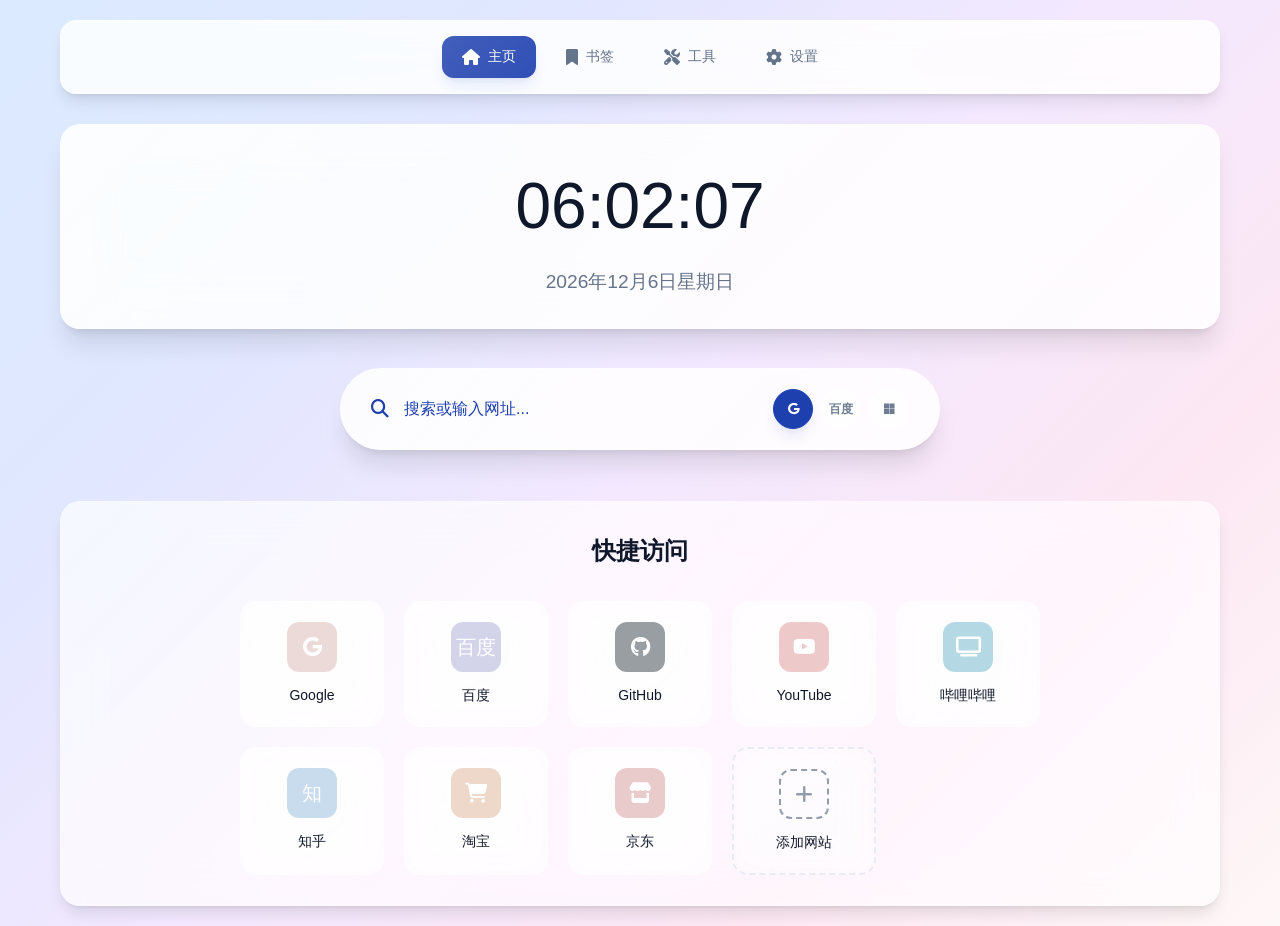
==== commit 732f7883: "feat(settings): 重构设置模块并添加设置缓存管理 - 引入 SettingsCache 类统一管理设置存储和读取 - 添加设置菜单状态持久化功能 - 实现设置变更事件通知机制 - 优化背" ====
--- a/index.html
+++ b/index.html
@@ -195,7 +195,7 @@
         <div class="section" id="settings">
             <h2>设置</h2>
             <div class="settings-container">
-                <div class="setting-group">
+                <div class="setting-group" data-group="appearance">
                     <h3>外观设置</h3>
                     <div class="setting-item">
                         <label>背景样式</label>
@@ -230,7 +230,7 @@
                         </div>
                     </div>
                 </div>
-                <div class="setting-group">
+                <div class="setting-group" data-group="functionality">
                     <h3>功能设置</h3>
                     <div class="setting-item">
                         <label>显示秒数</label>
--- a/css/pages.css
+++ b/css/pages.css
@@ -355,6 +355,39 @@
     font-weight: 600;
     position: relative;
     z-index: 1;
+    transition: all 0.3s cubic-bezier(0.4, 0, 0.2, 1);
+    user-select: none;
+    -webkit-user-select: none;
+    -moz-user-select: none;
+    -ms-user-select: none;
+}
+
+.setting-group h3:hover {
+    color: var(--accent-color);
+    transform: translateX(2px);
+}
+
+.setting-group h3::after {
+    content: '▼';
+    position: absolute;
+    right: 0;
+    top: 50%;
+    transform: translateY(-50%);
+    font-size: 0.8rem;
+    transition: transform 0.3s cubic-bezier(0.4, 0, 0.2, 1);
+    opacity: 0.7;
+}
+
+.setting-group.expanded h3::after {
+    transform: translateY(-50%) rotate(180deg);
+}
+
+.setting-group:not(.expanded) .setting-item {
+    display: none;
+}
+
+.setting-group.expanded .setting-item {
+    display: flex;
 }
 
 .setting-item {
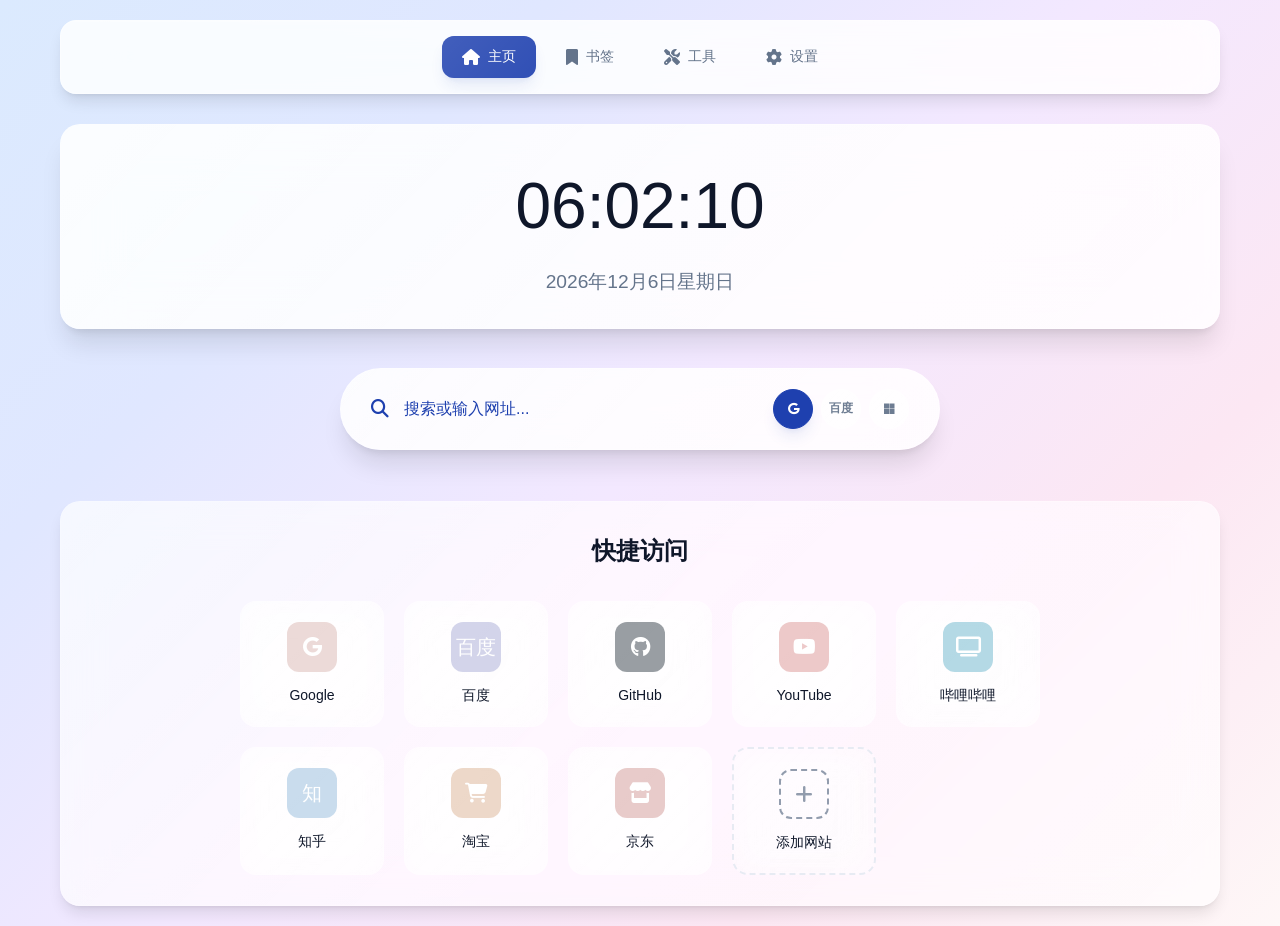
==== commit 869094f7: "feat(书签): 实现完整的动态书签管理系统 新增书签管理功能，包括添加/编辑/删除书签、分类管理、搜索过滤、拖拽排序等功能 添加书签导入导出和重置功能 实现自动获取网站图标和多源图标支持 优化用户" ====
--- a/index.html
+++ b/index.html
@@ -255,6 +255,7 @@
     <script src="js/search.js"></script>
     <script src="js/time.js"></script>
     <script src="js/shortcuts.js"></script>
+    <script src="js/bookmarks.js"></script>
     <script src="js/settings.js"></script>
     <script src="js/click-feedback.js"></script>
 </body>
--- a/css/home.css
+++ b/css/home.css
@@ -342,13 +342,13 @@
 
 
 .link-card:hover {
-    background: var(--accent-color);
-    color: var(--text-inverse);
-    border-color: var(--accent-color);
+    background: var(--bg-glass-strong);
+    color: var(--text-primary);
+    border-color: var(--glass-border-strong);
     box-shadow: var(--shadow-xl);
     transform: translateY(-3px) scale(1.02);
-    backdrop-filter: none;
-    -webkit-backdrop-filter: none;
+    backdrop-filter: var(--glass-backdrop-strong);
+    -webkit-backdrop-filter: var(--glass-backdrop-strong);
 }
 
 .link-card:hover::before {
@@ -393,8 +393,8 @@
 }
 
 .link-card:hover .link-icon {
-    background: var(--bg-surface);
-    color: var(--accent-color);
+    background: var(--accent-color);
+    color: var(--text-inverse);
 }
 
 .link-card span {
--- a/css/pages.css
+++ b/css/pages.css
@@ -191,6 +191,472 @@
     z-index: 1;
 }
 
+/* 书签管理样式 */
+.bookmarks-header {
+    display: flex;
+    justify-content: space-between;
+    align-items: center;
+    margin-bottom: 30px;
+    flex-wrap: wrap;
+    gap: 20px;
+}
+
+.bookmarks-header h2 {
+    margin: 0;
+    color: var(--text-primary);
+    font-size: 2rem;
+    font-weight: 700;
+}
+
+.bookmarks-controls {
+    display: flex;
+    align-items: center;
+    gap: 15px;
+    flex-wrap: wrap;
+}
+
+.bookmark-search-container {
+    position: relative;
+    display: flex;
+    align-items: center;
+}
+
+.bookmark-search-container .search-icon {
+    position: absolute;
+    left: 12px;
+    color: var(--text-secondary);
+    z-index: 1;
+}
+
+.bookmark-search-input {
+    padding: 10px 12px 10px 40px;
+    border: var(--glass-border);
+    border-radius: 12px;
+    background: var(--bg-glass-light);
+    backdrop-filter: var(--glass-backdrop-light);
+    -webkit-backdrop-filter: var(--glass-backdrop-light);
+    color: var(--text-primary);
+    font-size: 14px;
+    width: 250px;
+    transition: all 0.3s ease;
+}
+
+.bookmark-search-input:focus {
+    outline: none;
+    border-color: var(--accent-color);
+    box-shadow: 0 0 0 3px rgba(59, 130, 246, 0.1);
+}
+
+.add-bookmark-btn,
+.manage-categories-btn {
+    display: flex;
+    align-items: center;
+    gap: 8px;
+    padding: 10px 16px;
+    background: var(--accent-color);
+    color: white;
+    border: none;
+    border-radius: 12px;
+    font-size: 14px;
+    font-weight: 500;
+    cursor: pointer;
+    transition: all 0.3s ease;
+    text-decoration: none;
+}
+
+.add-bookmark-btn:hover,
+.manage-categories-btn:hover {
+    background: var(--accent-color-dark);
+    transform: translateY(-1px);
+    box-shadow: var(--shadow-md);
+}
+
+.category-header {
+    display: flex;
+    justify-content: space-between;
+    align-items: center;
+    margin-bottom: 20px;
+    position: relative;
+    z-index: 1;
+}
+
+.category-header h3 {
+    margin: 0;
+    font-size: 1.2rem;
+    font-weight: 600;
+    display: flex;
+    align-items: center;
+    gap: 8px;
+}
+
+.bookmark-count {
+    font-size: 0.9rem;
+    opacity: 0.7;
+    font-weight: 400;
+}
+
+.category-actions {
+    display: flex;
+    gap: 8px;
+    opacity: 0;
+    transition: opacity 0.3s ease;
+}
+
+.bookmark-category:hover .category-actions {
+    opacity: 1;
+}
+
+.category-edit-btn,
+.category-delete-btn {
+    width: 32px;
+    height: 32px;
+    border: none;
+    border-radius: 8px;
+    background: var(--bg-glass-light);
+    color: var(--text-secondary);
+    cursor: pointer;
+    display: flex;
+    align-items: center;
+    justify-content: center;
+    transition: all 0.3s ease;
+}
+
+.category-edit-btn:hover {
+    background: var(--accent-color);
+    color: white;
+}
+
+.category-delete-btn:hover {
+    background: var(--error-color);
+    color: white;
+}
+
+.bookmark-category.drag-over {
+    border-color: var(--accent-color);
+    background: rgba(59, 130, 246, 0.1);
+}
+
+.bookmark-item.dragging {
+    opacity: 0.5;
+    transform: rotate(5deg);
+}
+
+.bookmark-content {
+    flex: 1;
+    min-width: 0;
+}
+
+.bookmark-title {
+    font-weight: 500;
+    font-size: 14px;
+    white-space: nowrap;
+    overflow: hidden;
+    text-overflow: ellipsis;
+    margin-bottom: 2px;
+}
+
+.bookmark-url {
+    font-size: 12px;
+    opacity: 0.7;
+    white-space: nowrap;
+    overflow: hidden;
+    text-overflow: ellipsis;
+}
+
+.bookmark-description {
+    font-size: 11px;
+    opacity: 0.6;
+    margin-top: 2px;
+    white-space: nowrap;
+    overflow: hidden;
+    text-overflow: ellipsis;
+}
+
+.bookmark-actions {
+    display: flex;
+    gap: 4px;
+    opacity: 0;
+    transition: opacity 0.3s ease;
+}
+
+.bookmark-item:hover .bookmark-actions {
+    opacity: 1;
+}
+
+.bookmark-edit-btn,
+.bookmark-delete-btn {
+    width: 28px;
+    height: 28px;
+    border: none;
+    border-radius: 6px;
+    background: rgba(255, 255, 255, 0.2);
+    color: inherit;
+    cursor: pointer;
+    display: flex;
+    align-items: center;
+    justify-content: center;
+    transition: all 0.3s ease;
+    font-size: 12px;
+}
+
+.bookmark-edit-btn:hover {
+    background: rgba(255, 255, 255, 0.3);
+}
+
+.bookmark-delete-btn:hover {
+    background: var(--error-color);
+    color: white;
+}
+
+.bookmark-link {
+    position: absolute;
+    top: 0;
+    left: 0;
+    right: 0;
+    bottom: 0;
+    z-index: 1;
+}
+
+.bookmark-icon {
+    font-size: 1.1rem;
+    width: 20px;
+    text-align: center;
+    flex-shrink: 0;
+    display: flex;
+    align-items: center;
+    justify-content: center;
+}
+
+.bookmark-icon-img {
+    width: 16px;
+    height: 16px;
+    border-radius: 2px;
+    object-fit: contain;
+}
+
+/* 模态框样式 */
+.modal-overlay {
+    position: fixed;
+    top: 0;
+    left: 0;
+    right: 0;
+    bottom: 0;
+    background: rgba(0, 0, 0, 0.5);
+    display: flex;
+    align-items: center;
+    justify-content: center;
+    z-index: 10000;
+    padding: 20px;
+}
+
+.modal {
+    background: var(--bg-card);
+    backdrop-filter: var(--glass-backdrop);
+    -webkit-backdrop-filter: var(--glass-backdrop);
+    border-radius: 16px;
+    border: var(--glass-border);
+    box-shadow: var(--shadow-xl);
+    max-width: 500px;
+    width: 100%;
+    max-height: 90vh;
+    overflow-y: auto;
+}
+
+.modal-header {
+    display: flex;
+    justify-content: space-between;
+    align-items: center;
+    padding: 20px 24px;
+    border-bottom: 1px solid var(--border-color);
+}
+
+.modal-header h3 {
+    margin: 0;
+    color: var(--text-primary);
+    font-size: 1.25rem;
+    font-weight: 600;
+}
+
+.modal-close {
+    background: none;
+    border: none;
+    font-size: 24px;
+    color: var(--text-secondary);
+    cursor: pointer;
+    padding: 0;
+    width: 32px;
+    height: 32px;
+    display: flex;
+    align-items: center;
+    justify-content: center;
+    border-radius: 8px;
+    transition: all 0.3s ease;
+}
+
+.modal-close:hover {
+    background: var(--bg-secondary);
+    color: var(--text-primary);
+}
+
+.modal-body {
+    padding: 24px;
+}
+
+.modal-footer {
+    display: flex;
+    justify-content: flex-end;
+    gap: 12px;
+    padding: 20px 24px;
+    border-top: 1px solid var(--border-color);
+}
+
+.form-group {
+    margin-bottom: 20px;
+}
+
+.form-group label {
+    display: block;
+    margin-bottom: 8px;
+    color: var(--text-primary);
+    font-weight: 500;
+    font-size: 14px;
+}
+
+.form-group input,
+.form-group select,
+.form-group textarea {
+    width: 100%;
+    padding: 10px 12px;
+    border: var(--glass-border);
+    border-radius: 8px;
+    background: var(--bg-glass-light);
+    backdrop-filter: var(--glass-backdrop-light);
+    -webkit-backdrop-filter: var(--glass-backdrop-light);
+    color: var(--text-primary);
+    font-size: 14px;
+    transition: all 0.3s ease;
+}
+
+.form-group input:focus,
+.form-group select:focus,
+.form-group textarea:focus {
+    outline: none;
+    border-color: var(--accent-color);
+    box-shadow: 0 0 0 3px rgba(59, 130, 246, 0.1);
+}
+
+.form-group textarea {
+    resize: vertical;
+    min-height: 80px;
+}
+
+.btn {
+    padding: 10px 20px;
+    border: none;
+    border-radius: 8px;
+    font-size: 14px;
+    font-weight: 500;
+    cursor: pointer;
+    transition: all 0.3s ease;
+    text-decoration: none;
+    display: inline-flex;
+    align-items: center;
+    justify-content: center;
+    gap: 8px;
+}
+
+.btn-primary {
+    background: var(--accent-color);
+    color: white;
+}
+
+.btn-primary:hover {
+    background: var(--accent-color-dark);
+    transform: translateY(-1px);
+    box-shadow: var(--shadow-md);
+}
+
+.btn-secondary {
+    background: var(--bg-secondary);
+    color: var(--text-primary);
+    border: 1px solid var(--border-color);
+}
+
+.btn-secondary:hover {
+    background: var(--bg-tertiary);
+}
+
+/* 分类管理样式 */
+.categories-list {
+    margin-bottom: 20px;
+}
+
+.category-item {
+    display: flex;
+    justify-content: space-between;
+    align-items: center;
+    padding: 12px;
+    background: var(--bg-glass-light);
+    border-radius: 8px;
+    margin-bottom: 8px;
+    transition: all 0.3s ease;
+}
+
+.category-item:hover {
+    background: var(--bg-secondary);
+}
+
+.category-info {
+    display: flex;
+    align-items: center;
+    gap: 12px;
+}
+
+.category-color {
+    width: 16px;
+    height: 16px;
+    border-radius: 50%;
+    flex-shrink: 0;
+}
+
+.category-details {
+    flex: 1;
+}
+
+.category-name {
+    font-weight: 500;
+    color: var(--text-primary);
+    margin-bottom: 2px;
+}
+
+.category-count {
+    font-size: 12px;
+    color: var(--text-secondary);
+}
+
+.add-category-btn {
+    width: 100%;
+    padding: 12px;
+    background: var(--accent-color);
+    color: white;
+    border: none;
+    border-radius: 8px;
+    font-size: 14px;
+    font-weight: 500;
+    cursor: pointer;
+    transition: all 0.3s ease;
+    display: flex;
+    align-items: center;
+    justify-content: center;
+    gap: 8px;
+}
+
+.add-category-btn:hover {
+    background: var(--accent-color-dark);
+    transform: translateY(-1px);
+    box-shadow: var(--shadow-md);
+}
+
 /* 工具页面 */
 .tools-grid {
     display: grid;
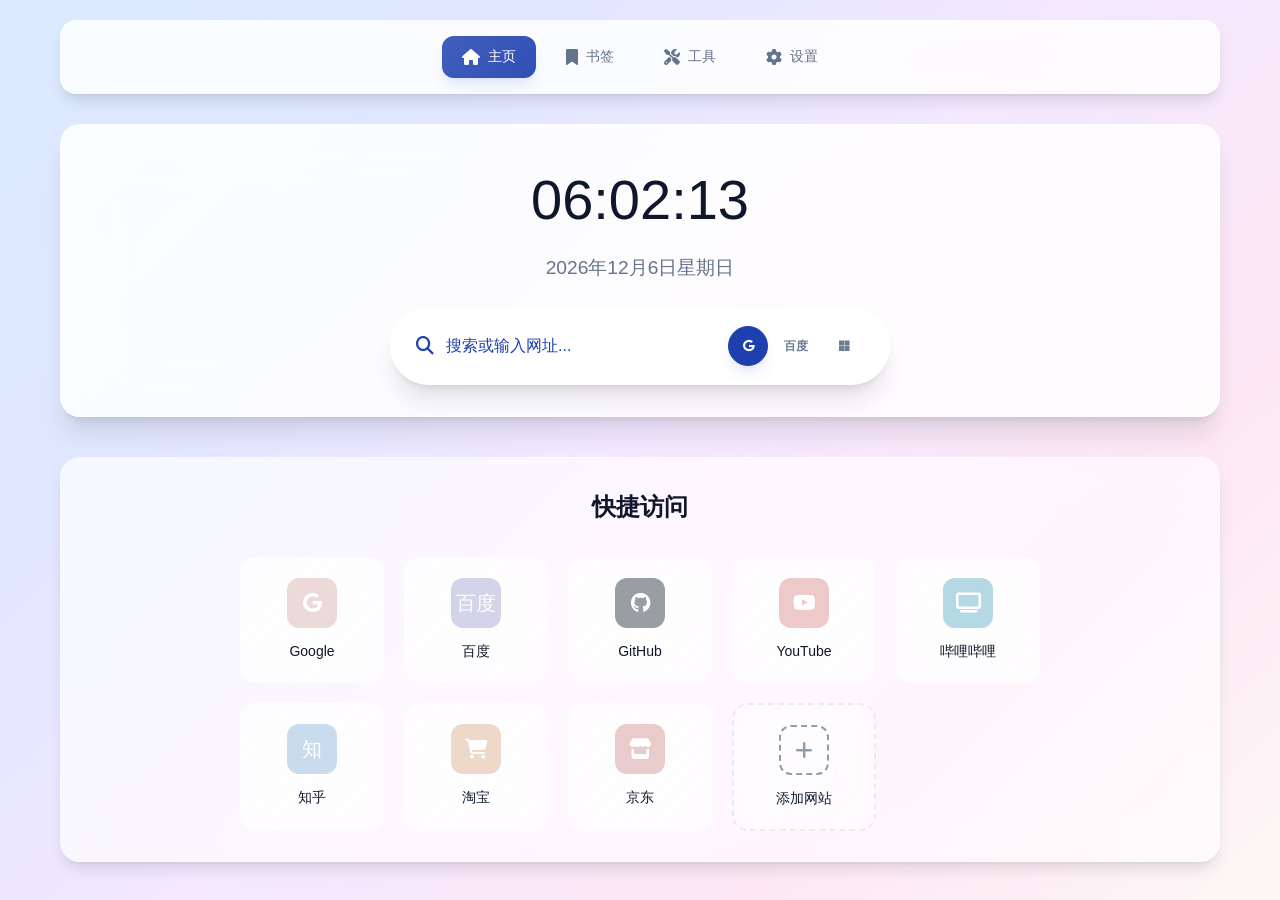
==== commit 2e737af0: "style(home): 调整主页样式和布局 - 修改时间显示字体大小和间距 - 调整搜索框尺寸和间距 - 将搜索区域整合到时间显示容器中 - 优化整体视觉层次结构" ====
--- a/index.html
+++ b/index.html
@@ -37,27 +37,26 @@
 
         <!-- 主页内容 -->
         <div class="section active" id="home">
-            <!-- 时间显示 -->
+            <!-- 时间显示和搜索区域 -->
             <div class="time-display">
                 <div class="time" id="current-time">00:00:00</div>
                 <div class="date" id="current-date">2024年1月1日 星期一</div>
-            </div>
-
-            <!-- 搜索区域 -->
-            <div class="search-container">
-                <div class="search-box">
-                    <i class="fas fa-search search-icon"></i>
-                    <input type="text" id="search-input" placeholder="搜索或输入网址...">
-                    <div class="search-engines">
-                        <button class="engine-btn active" data-engine="google">
-                            <i class="fab fa-google"></i>
-                        </button>
-                        <button class="engine-btn" data-engine="baidu">
-                            百度
-                        </button>
-                        <button class="engine-btn" data-engine="bing">
-                            <i class="fab fa-microsoft"></i>
-                        </button>
+                <!-- 搜索区域 -->
+                <div class="search-container">
+                    <div class="search-box">
+                        <i class="fas fa-search search-icon"></i>
+                        <input type="text" id="search-input" placeholder="搜索或输入网址...">
+                        <div class="search-engines">
+                            <button class="engine-btn active" data-engine="google">
+                                <i class="fab fa-google"></i>
+                            </button>
+                            <button class="engine-btn" data-engine="baidu">
+                                百度
+                            </button>
+                            <button class="engine-btn" data-engine="bing">
+                                <i class="fab fa-microsoft"></i>
+                            </button>
+                        </div>
                     </div>
                 </div>
             </div>
--- a/css/home.css
+++ b/css/home.css
@@ -21,7 +21,7 @@
     box-shadow: var(--shadow-xl);
     border: var(--glass-border-strong);
     position: relative;
-    overflow: hidden;
+    overflow: visible;
     transition: all 0.3s cubic-bezier(0.4, 0, 0.2, 1);
 }
 
@@ -51,10 +51,10 @@
 
 
 .time {
-    font-size: 4rem;
+    font-size: 3.5rem;
     font-weight: 300;
     color: var(--text-primary);
-    margin-bottom: 10px;
+    margin-bottom: 8px;
     font-feature-settings: 'tnum';
     position: relative;
     z-index: 1;
@@ -70,23 +70,24 @@
 
 /* 搜索区域 */
 .search-container {
-    margin-bottom: 50px;
+    margin-top: 25px;
+    margin-bottom: 0;
 }
 
 .search-box {
     position: relative;
-    max-width: 600px;
+    max-width: 500px;
     margin: 0 auto;
     background: var(--bg-glass);
     border-radius: 50px;
-    padding: 20px 30px;
+    padding: 18px 25px;
     box-shadow: var(--shadow-lg);
     border: var(--glass-border);
     backdrop-filter: var(--glass-backdrop);
     -webkit-backdrop-filter: var(--glass-backdrop);
     display: flex;
     align-items: center;
-    gap: 15px;
+    gap: 12px;
     overflow: hidden;
     transition: all 0.3s cubic-bezier(0.4, 0, 0.2, 1);
 }
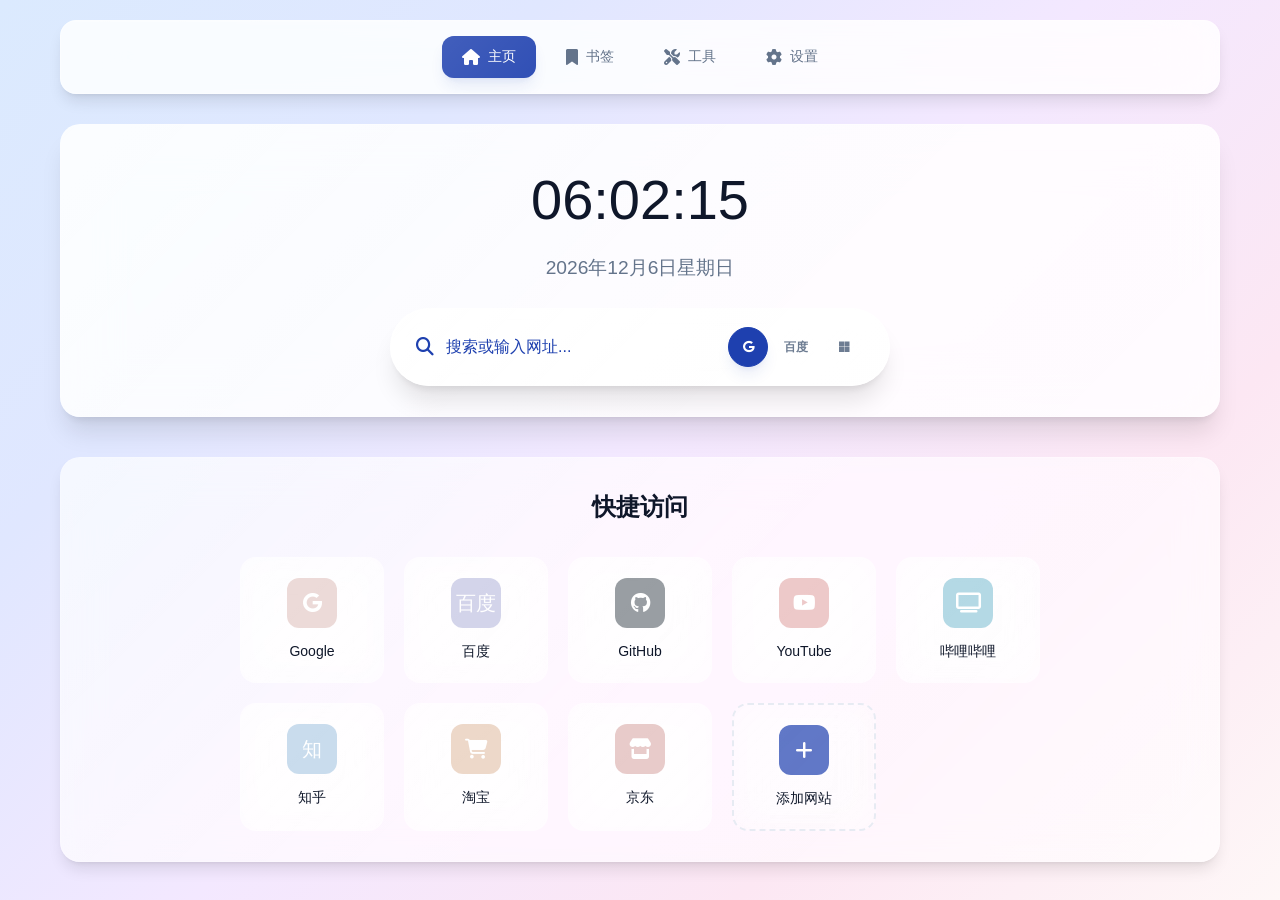
==== commit 62f090a8: "refactor: 移除所有交互效果和动画以简化界面 移除所有悬停效果、点击反馈、动画过渡和动态交互功能，改为静态显示 删除不再使用的点击反馈脚本和相关CSS样式 禁用时间动态更新功能，改为只显示一次" ====
--- a/index.html
+++ b/index.html
@@ -256,6 +256,5 @@
     <script src="js/shortcuts.js"></script>
     <script src="js/bookmarks.js"></script>
     <script src="js/settings.js"></script>
-    <script src="js/click-feedback.js"></script>
 </body>
 </html>
--- a/css/base.css
+++ b/css/base.css
@@ -118,14 +118,13 @@
     min-height: 100vh;
 }
 
-/* 玻璃态基础样式 - 增强版 */
+/* 玻璃态基础样式 - 静态版 */
 .glass-effect {
     background: var(--bg-glass);
     backdrop-filter: var(--glass-backdrop);
     -webkit-backdrop-filter: var(--glass-backdrop);
     border: var(--glass-border);
     position: relative;
-    transition: all 0.3s cubic-bezier(0.4, 0, 0.2, 1);
 }
 
 .glass-effect::before {
@@ -139,7 +138,6 @@
     border-radius: inherit;
     pointer-events: none;
     opacity: 0.8;
-    transition: opacity 0.3s ease;
 }
 
 /* 轻量级毛玻璃效果 */
@@ -149,7 +147,6 @@
     -webkit-backdrop-filter: var(--glass-backdrop-light);
     border: var(--glass-border-light);
     position: relative;
-    transition: all 0.3s cubic-bezier(0.4, 0, 0.2, 1);
 }
 
 .glass-effect-light::before {
@@ -163,7 +160,6 @@
     border-radius: inherit;
     pointer-events: none;
     opacity: 0.6;
-    transition: opacity 0.3s ease;
 }
 
 /* 强化毛玻璃效果 */
@@ -173,7 +169,6 @@
     -webkit-backdrop-filter: var(--glass-backdrop-strong);
     border: var(--glass-border-strong);
     position: relative;
-    transition: all 0.3s cubic-bezier(0.4, 0, 0.2, 1);
 }
 
 .glass-effect-strong::before {
@@ -187,7 +182,6 @@
     border-radius: inherit;
     pointer-events: none;
     opacity: 0.9;
-    transition: opacity 0.3s ease;
 }
 
 
@@ -228,7 +222,7 @@
 
 
 
-/* 玻璃态增强效果 - 更新版 */
+/* 玻璃态增强效果 - 静态版 */
 .glass-morphism {
     background: var(--bg-glass);
     backdrop-filter: var(--glass-backdrop);
@@ -236,7 +230,6 @@
     border: var(--glass-border);
     box-shadow: var(--shadow-glass);
     position: relative;
-    transition: all 0.3s cubic-bezier(0.4, 0, 0.2, 1);
 }
 
 .glass-morphism::before {
@@ -250,126 +243,22 @@
     border-radius: inherit;
     pointer-events: none;
     opacity: 0.8;
-    transition: opacity 0.3s ease;
-}
-
-/* 毛玻璃悬停效果 */
-.glass-morphism:hover {
-    background: var(--bg-glass-strong);
-    backdrop-filter: var(--glass-backdrop-strong);
-    -webkit-backdrop-filter: var(--glass-backdrop-strong);
-    border: var(--glass-border-strong);
-    box-shadow: var(--shadow-xl);
-    transform: translateY(-2px);
-}
-
-.glass-morphism:hover::before {
-    opacity: 1;
-}
-
-/* 点击反馈效果 - 通用样式 */
-.click-feedback {
-    position: relative;
-    overflow: hidden;
-    transition: all 0.15s cubic-bezier(0.4, 0, 0.2, 1);
-}
-
-.click-feedback::after {
-    content: '';
-    position: absolute;
-    top: 50%;
-    left: 50%;
-    width: 0;
-    height: 0;
-    background: rgba(255, 255, 255, 0.3);
-    border-radius: 50%;
-    transform: translate(-50%, -50%);
-    transition: width 0.3s ease, height 0.3s ease;
-    pointer-events: none;
-    z-index: 10;
-}
-
-.click-feedback.clicked::after {
-    width: 300px;
-    height: 300px;
-}
-
-/* 按钮点击反馈效果 */
-.btn-click-feedback {
-    transform: scale(0.95);
-    transition: transform 0.1s cubic-bezier(0.4, 0, 0.2, 1);
-}
-
-.btn-click-feedback:active {
-    transform: scale(0.92);
-}
-
-/* 卡片点击反馈效果 */
-.card-click-feedback {
-    transform: translateY(-1px) scale(0.98);
-    transition: transform 0.1s cubic-bezier(0.4, 0, 0.2, 1);
-}
-
-.card-click-feedback:active {
-    transform: translateY(0) scale(0.96);
-}
-
-/* 波纹效果 */
-.ripple-effect {
-    position: relative;
-    overflow: hidden;
-}
-
-.ripple-effect::before {
-    content: '';
-    position: absolute;
-    top: 50%;
-    left: 50%;
-    width: 0;
-    height: 0;
-    background: radial-gradient(circle, rgba(255, 255, 255, 0.4) 0%, transparent 70%);
-    border-radius: 50%;
-    transform: translate(-50%, -50%);
-    transition: width 0.4s ease, height 0.4s ease, opacity 0.4s ease;
-    pointer-events: none;
-    z-index: 5;
-}
-
-.ripple-effect.ripple::before {
-    width: 200px;
-    height: 200px;
-    opacity: 0;
-}
-
-/* 脉冲效果 */
-.pulse-feedback {
-    animation: pulse-click 0.3s ease-out;
-}
-
-@keyframes pulse-click {
-    0% {
-        transform: scale(1);
-        box-shadow: 0 0 0 0 rgba(30, 64, 175, 0.4);
-    }
-    50% {
-        transform: scale(1.05);
-        box-shadow: 0 0 0 10px rgba(30, 64, 175, 0.1);
-    }
-    100% {
-        transform: scale(1);
-        box-shadow: 0 0 0 0 rgba(30, 64, 175, 0);
-    }
-}
-
-/* 震动效果 */
-.shake-feedback {
-    animation: shake-click 0.3s ease-out;
-}
-
-@keyframes shake-click {
-    0%, 100% { transform: translateX(0); }
-    25% { transform: translateX(-2px); }
-    75% { transform: translateX(2px); }
-}
-
-
+}
+
+/* 毛玻璃悬停效果 - 已禁用 */
+
+/* 点击反馈效果 - 已禁用 */
+
+/* 点击反馈效果 - 已禁用 */
+
+/* 按钮点击反馈效果 - 已禁用 */
+
+/* 卡片点击反馈效果 - 已禁用 */
+
+/* 波纹效果 - 已禁用 */
+
+/* 脉冲效果 - 已禁用 */
+
+/* 震动效果 - 已禁用 */
+
+
--- a/css/navigation.css
+++ b/css/navigation.css
@@ -11,7 +11,6 @@
     border: var(--glass-border-strong);
     position: relative;
     overflow: hidden;
-    transition: all 0.3s cubic-bezier(0.4, 0, 0.2, 1);
 }
 
 .navbar::before {
@@ -23,16 +22,9 @@
     height: 1px;
     background: var(--glass-highlight-strong);
     opacity: 0.8;
-    transition: opacity 0.3s ease;
 }
 
-.navbar:hover {
-    box-shadow: var(--shadow-xl);
-}
-
-.navbar:hover::before {
-    opacity: 1;
-}
+/* 悬停效果已禁用 */
 
 .nav-buttons {
     display: flex;
@@ -56,7 +48,6 @@
     position: relative;
     overflow: hidden;
     transform-origin: center;
-    transition: all 0.3s cubic-bezier(0.4, 0, 0.2, 1);
     user-select: none;
     -webkit-user-select: none;
     -moz-user-select: none;
@@ -74,22 +65,11 @@
     border-radius: inherit;
     pointer-events: none;
     opacity: 0;
-    transition: opacity 0.3s ease;
 }
 
 
 
-.nav-btn:hover {
-    background: var(--bg-glass);
-    color: var(--accent-color);
-    backdrop-filter: var(--glass-backdrop-light);
-    -webkit-backdrop-filter: var(--glass-backdrop-light);
-    transform: translateY(-1px);
-}
-
-.nav-btn:hover::before {
-    opacity: 0.6;
-}
+/* 悬停效果已禁用 */
 
 .nav-btn.active {
     background: var(--accent-color);
@@ -104,27 +84,7 @@
     opacity: 0.8;
 }
 
-/* 导航按钮点击反馈效果 */
-.nav-btn:active {
-    transform: scale(0.95);
-    transition: transform 0.1s cubic-bezier(0.4, 0, 0.2, 1);
-}
-
-.nav-btn.clicked {
-    animation: nav-btn-click 0.3s ease-out;
-}
-
-@keyframes nav-btn-click {
-    0% {
-        transform: scale(1);
-    }
-    50% {
-        transform: scale(0.95);
-    }
-    100% {
-        transform: scale(1);
-    }
-}
+/* 点击反馈效果已禁用 */
 
 .nav-btn i {
     font-size: 16px;
--- a/css/home.css
+++ b/css/home.css
@@ -22,7 +22,6 @@
     border: var(--glass-border-strong);
     position: relative;
     overflow: visible;
-    transition: all 0.3s cubic-bezier(0.4, 0, 0.2, 1);
 }
 
 .time-display::before {
@@ -36,17 +35,9 @@
     border-radius: inherit;
     pointer-events: none;
     opacity: 0.7;
-    transition: opacity 0.3s ease;
-}
-
-.time-display:hover {
-    transform: translateY(-2px);
-    box-shadow: var(--shadow-2xl);
-}
-
-.time-display:hover::before {
-    opacity: 0.9;
-}
+}
+
+/* 悬停效果已禁用 */
 
 
 
@@ -89,7 +80,6 @@
     align-items: center;
     gap: 12px;
     overflow: hidden;
-    transition: all 0.3s cubic-bezier(0.4, 0, 0.2, 1);
 }
 
 .search-box::before {
@@ -103,7 +93,6 @@
     border-radius: inherit;
     pointer-events: none;
     opacity: 0.6;
-    transition: opacity 0.3s ease;
 }
 
 .search-box:focus-within {
@@ -112,7 +101,6 @@
     backdrop-filter: var(--glass-backdrop-strong);
     -webkit-backdrop-filter: var(--glass-backdrop-strong);
     box-shadow: var(--shadow-xl);
-    transform: translateY(-1px);
 }
 
 .search-box:focus-within::before {
@@ -174,7 +162,6 @@
     font-weight: bold;
     position: relative;
     overflow: hidden;
-    transition: all 0.3s cubic-bezier(0.4, 0, 0.2, 1);
     user-select: none;
     -webkit-user-select: none;
     -moz-user-select: none;
@@ -192,23 +179,11 @@
     border-radius: inherit;
     pointer-events: none;
     opacity: 0.5;
-    transition: opacity 0.3s ease;
-}
-
-
-
-.engine-btn:hover {
-    background: var(--accent-color);
-    color: var(--text-inverse);
-    border-color: var(--accent-color);
-    backdrop-filter: none;
-    -webkit-backdrop-filter: none;
-    transform: scale(1.05);
-}
-
-.engine-btn:hover::before {
-    opacity: 0;
-}
+}
+
+
+
+/* 悬停效果已禁用 */
 
 .engine-btn.active {
     background: var(--accent-color);
@@ -223,27 +198,7 @@
     opacity: 0;
 }
 
-/* 搜索引擎按钮点击反馈效果 */
-.engine-btn:active {
-    transform: scale(0.9);
-    transition: transform 0.1s cubic-bezier(0.4, 0, 0.2, 1);
-}
-
-.engine-btn.clicked {
-    animation: engine-btn-click 0.3s ease-out;
-}
-
-@keyframes engine-btn-click {
-    0% {
-        transform: scale(1);
-    }
-    50% {
-        transform: scale(0.9);
-    }
-    100% {
-        transform: scale(1);
-    }
-}
+/* 点击反馈效果已禁用 */
 
 /* 快捷链接 - 增强毛玻璃效果 */
 .quick-links {
@@ -256,7 +211,6 @@
     border: var(--glass-border);
     position: relative;
     overflow: hidden;
-    transition: all 0.3s cubic-bezier(0.4, 0, 0.2, 1);
 }
 
 .quick-links::before {
@@ -270,17 +224,9 @@
     border-radius: inherit;
     pointer-events: none;
     opacity: 0.5;
-    transition: opacity 0.3s ease;
-}
-
-.quick-links:hover {
-    transform: translateY(-2px);
-    box-shadow: var(--shadow-xl);
-}
-
-.quick-links:hover::before {
-    opacity: 0.7;
-}
+}
+
+/* 悬停效果已禁用 */
 
 
 
@@ -319,7 +265,6 @@
     position: relative;
     overflow: hidden;
     transform-origin: center;
-    transition: all 0.3s cubic-bezier(0.4, 0, 0.2, 1);
     user-select: none;
     -webkit-user-select: none;
     -moz-user-select: none;
@@ -337,46 +282,13 @@
     border-radius: inherit;
     pointer-events: none;
     opacity: 0.6;
-    transition: opacity 0.3s ease;
-}
-
-
-
-.link-card:hover {
-    background: var(--bg-glass-strong);
-    color: var(--text-primary);
-    border-color: var(--glass-border-strong);
-    box-shadow: var(--shadow-xl);
-    transform: translateY(-3px) scale(1.02);
-    backdrop-filter: var(--glass-backdrop-strong);
-    -webkit-backdrop-filter: var(--glass-backdrop-strong);
-}
-
-.link-card:hover::before {
-    opacity: 0;
-}
-
-/* 快捷链接卡片点击反馈效果 */
-.link-card:active {
-    transform: translateY(-1px) scale(0.95);
-    transition: transform 0.1s cubic-bezier(0.4, 0, 0.2, 1);
-}
-
-.link-card.clicked {
-    animation: link-card-click 0.3s ease-out;
-}
-
-@keyframes link-card-click {
-    0% {
-        transform: translateY(-3px) scale(1.02);
-    }
-    50% {
-        transform: translateY(-1px) scale(0.95);
-    }
-    100% {
-        transform: translateY(-3px) scale(1.02);
-    }
-}
+}
+
+
+
+/* 悬停效果已禁用 */
+
+/* 点击反馈效果已禁用 */
 
 .link-icon {
     width: 50px;
@@ -393,10 +305,7 @@
     z-index: 1;
 }
 
-.link-card:hover .link-icon {
-    background: var(--accent-color);
-    color: var(--text-inverse);
-}
+/* 悬停效果已禁用 */
 
 .link-card span {
     font-size: 14px;
@@ -417,9 +326,7 @@
     z-index: 10;
 }
 
-.link-card:hover .shortcut-actions {
-    opacity: 1;
-}
+/* 悬停效果已禁用 */
 
 .edit-shortcut,
 .delete-shortcut {
@@ -436,13 +343,7 @@
     cursor: pointer;
 }
 
-.edit-shortcut:hover {
-    background: var(--info-color, #3b82f6);
-}
-
-.delete-shortcut:hover {
-    background: var(--error-color);
-}
+/* 悬停效果已禁用 */
 
 /* 添加网站按钮样式 */
 .add-shortcut-btn {
@@ -451,23 +352,7 @@
     background: transparent !important;
 }
 
-.add-shortcut-btn:hover {
-    border-color: var(--accent-color);
-    background: var(--accent-color) !important;
-    color: var(--text-inverse);
-}
-
-.add-shortcut-btn .link-icon {
-    background: transparent !important;
-    border: 2px dashed currentColor;
-    color: var(--text-tertiary);
-}
-
-.add-shortcut-btn:hover .link-icon {
-    border-color: transparent;
-    background: rgba(255, 255, 255, 0.2) !important;
-    color: white;
-}
+/* 悬停效果已禁用 */
 
 /* 响应式设计 - 优化毛玻璃效果 */
 @media (max-width: 768px) {
--- a/css/pages.css
+++ b/css/pages.css
@@ -16,7 +16,6 @@
     border: var(--glass-border-strong);
     position: relative;
     overflow: hidden;
-    transition: all 0.3s cubic-bezier(0.4, 0, 0.2, 1);
 }
 
 .section h2::before {
@@ -30,17 +29,9 @@
     border-radius: inherit;
     pointer-events: none;
     opacity: 0.6;
-    transition: opacity 0.3s ease;
-}
-
-.section h2:hover {
-    transform: translateY(-2px);
-    box-shadow: var(--shadow-xl);
-}
-
-.section h2:hover::before {
-    opacity: 0.8;
-}
+}
+
+/* 悬停效果已禁用 */
 
 
 
@@ -61,7 +52,6 @@
     border: var(--glass-border);
     position: relative;
     overflow: hidden;
-    transition: all 0.3s cubic-bezier(0.4, 0, 0.2, 1);
 }
 
 .bookmark-category::before {
@@ -75,17 +65,9 @@
     border-radius: inherit;
     pointer-events: none;
     opacity: 0.5;
-    transition: opacity 0.3s ease;
-}
-
-.bookmark-category:hover {
-    transform: translateY(-2px);
-    box-shadow: var(--shadow-xl);
-}
-
-.bookmark-category:hover::before {
-    opacity: 0.7;
-}
+}
+
+/* 悬停效果已禁用 */
 
 
 
@@ -119,7 +101,6 @@
     -webkit-backdrop-filter: var(--glass-backdrop-light);
     position: relative;
     overflow: hidden;
-    transition: all 0.3s cubic-bezier(0.4, 0, 0.2, 1);
     user-select: none;
     -webkit-user-select: none;
     -moz-user-select: none;
@@ -137,46 +118,13 @@
     border-radius: inherit;
     pointer-events: none;
     opacity: 0.6;
-    transition: opacity 0.3s ease;
-}
-
-
-
-.bookmark-item:hover {
-    background: var(--accent-color);
-    color: var(--text-inverse);
-    border-color: var(--accent-color);
-    box-shadow: var(--shadow-md);
-    transform: translateY(-1px);
-    backdrop-filter: none;
-    -webkit-backdrop-filter: none;
-}
-
-.bookmark-item:hover::before {
-    opacity: 0;
-}
-
-/* 书签项目点击反馈效果 */
-.bookmark-item:active {
-    transform: translateY(-1px) scale(0.98);
-    transition: transform 0.1s cubic-bezier(0.4, 0, 0.2, 1);
-}
-
-.bookmark-item.clicked {
-    animation: bookmark-item-click 0.3s ease-out;
-}
-
-@keyframes bookmark-item-click {
-    0% {
-        transform: translateY(-1px) scale(1);
-    }
-    50% {
-        transform: translateY(-1px) scale(0.98);
-    }
-    100% {
-        transform: translateY(-1px) scale(1);
-    }
-}
+}
+
+
+
+/* 悬停效果已禁用 */
+
+/* 点击反馈效果已禁用 */
 
 .bookmark-item i {
     font-size: 16px;
@@ -238,7 +186,6 @@
     color: var(--text-primary);
     font-size: 14px;
     width: 250px;
-    transition: all 0.3s ease;
 }
 
 .bookmark-search-input:focus {
@@ -260,16 +207,10 @@
     font-size: 14px;
     font-weight: 500;
     cursor: pointer;
-    transition: all 0.3s ease;
     text-decoration: none;
 }
 
-.add-bookmark-btn:hover,
-.manage-categories-btn:hover {
-    background: var(--accent-color-dark);
-    transform: translateY(-1px);
-    box-shadow: var(--shadow-md);
-}
+/* 悬停效果已禁用 */
 
 .category-header {
     display: flex;
@@ -299,12 +240,9 @@
     display: flex;
     gap: 8px;
     opacity: 0;
-    transition: opacity 0.3s ease;
-}
-
-.bookmark-category:hover .category-actions {
-    opacity: 1;
-}
+}
+
+/* 悬停效果已禁用 */
 
 .category-edit-btn,
 .category-delete-btn {
@@ -318,18 +256,9 @@
     display: flex;
     align-items: center;
     justify-content: center;
-    transition: all 0.3s ease;
-}
-
-.category-edit-btn:hover {
-    background: var(--accent-color);
-    color: white;
-}
-
-.category-delete-btn:hover {
-    background: var(--error-color);
-    color: white;
-}
+}
+
+/* 悬停效果已禁用 */
 
 .bookmark-category.drag-over {
     border-color: var(--accent-color);
@@ -376,12 +305,9 @@
     display: flex;
     gap: 4px;
     opacity: 0;
-    transition: opacity 0.3s ease;
-}
-
-.bookmark-item:hover .bookmark-actions {
-    opacity: 1;
-}
+}
+
+/* 悬停效果已禁用 */
 
 .bookmark-edit-btn,
 .bookmark-delete-btn {
@@ -395,18 +321,10 @@
     display: flex;
     align-items: center;
     justify-content: center;
-    transition: all 0.3s ease;
     font-size: 12px;
 }
 
-.bookmark-edit-btn:hover {
-    background: rgba(255, 255, 255, 0.3);
-}
-
-.bookmark-delete-btn:hover {
-    background: var(--error-color);
-    color: white;
-}
+/* 悬停效果已禁用 */
 
 .bookmark-link {
     position: absolute;
@@ -490,7 +408,6 @@
     align-items: center;
     justify-content: center;
     border-radius: 8px;
-    transition: all 0.3s ease;
 }
 
 .modal-close:hover {
@@ -534,7 +451,6 @@
     -webkit-backdrop-filter: var(--glass-backdrop-light);
     color: var(--text-primary);
     font-size: 14px;
-    transition: all 0.3s ease;
 }
 
 .form-group input:focus,
@@ -557,7 +473,6 @@
     font-size: 14px;
     font-weight: 500;
     cursor: pointer;
-    transition: all 0.3s ease;
     text-decoration: none;
     display: inline-flex;
     align-items: center;
@@ -599,7 +514,6 @@
     background: var(--bg-glass-light);
     border-radius: 8px;
     margin-bottom: 8px;
-    transition: all 0.3s ease;
 }
 
 .category-item:hover {
@@ -644,7 +558,6 @@
     font-size: 14px;
     font-weight: 500;
     cursor: pointer;
-    transition: all 0.3s ease;
     display: flex;
     align-items: center;
     justify-content: center;
@@ -677,7 +590,6 @@
     cursor: pointer;
     position: relative;
     overflow: hidden;
-    transition: all 0.3s cubic-bezier(0.4, 0, 0.2, 1);
     user-select: none;
     -webkit-user-select: none;
     -moz-user-select: none;
@@ -695,46 +607,13 @@
     border-radius: inherit;
     pointer-events: none;
     opacity: 0.5;
-    transition: opacity 0.3s ease;
-}
-
-
-
-.tool-card:hover {
-    box-shadow: var(--shadow-xl);
-    background: var(--accent-color);
-    color: var(--text-inverse);
-    border-color: var(--accent-color);
-    transform: translateY(-3px) scale(1.02);
-    backdrop-filter: none;
-    -webkit-backdrop-filter: none;
-}
-
-.tool-card:hover::before {
-    opacity: 0;
-}
-
-/* 工具卡片点击反馈效果 */
-.tool-card:active {
-    transform: translateY(-1px) scale(0.95);
-    transition: transform 0.1s cubic-bezier(0.4, 0, 0.2, 1);
-}
-
-.tool-card.clicked {
-    animation: tool-card-click 0.3s ease-out;
-}
-
-@keyframes tool-card-click {
-    0% {
-        transform: translateY(-3px) scale(1.02);
-    }
-    50% {
-        transform: translateY(-1px) scale(0.95);
-    }
-    100% {
-        transform: translateY(-3px) scale(1.02);
-    }
-}
+}
+
+
+
+/* 悬停效果已禁用 */
+
+/* 点击反馈效果已禁用 */
 
 .tool-card i {
     font-size: 2.5rem;
@@ -744,9 +623,7 @@
     z-index: 1;
 }
 
-.tool-card:hover i {
-    color: var(--text-inverse);
-}
+/* 悬停效果已禁用 */
 
 .tool-card h3 {
     margin-bottom: 10px;
@@ -764,9 +641,7 @@
     z-index: 1;
 }
 
-.tool-card:hover p {
-    color: var(--text-inverse);
-}
+/* 悬停效果已禁用 */
 
 /* 设置页面 */
 .settings-container {
@@ -786,7 +661,6 @@
     position: relative;
     overflow: visible;
     z-index: 1;
-    transition: all 0.3s cubic-bezier(0.4, 0, 0.2, 1);
 }
 
 .setting-group::before {
@@ -800,17 +674,9 @@
     border-radius: inherit;
     pointer-events: none;
     opacity: 0.5;
-    transition: opacity 0.3s ease;
-}
-
-.setting-group:hover {
-    transform: translateY(-2px);
-    box-shadow: var(--shadow-xl);
-}
-
-.setting-group:hover::before {
-    opacity: 0.7;
-}
+}
+
+/* 悬停效果已禁用 */
 
 
 
@@ -821,17 +687,13 @@
     font-weight: 600;
     position: relative;
     z-index: 1;
-    transition: all 0.3s cubic-bezier(0.4, 0, 0.2, 1);
     user-select: none;
     -webkit-user-select: none;
     -moz-user-select: none;
     -ms-user-select: none;
 }
 
-.setting-group h3:hover {
-    color: var(--accent-color);
-    transform: translateX(2px);
-}
+/* 悬停效果已禁用 */
 
 .setting-group h3::after {
     content: '▼';
@@ -840,7 +702,6 @@
     top: 50%;
     transform: translateY(-50%);
     font-size: 0.8rem;
-    transition: transform 0.3s cubic-bezier(0.4, 0, 0.2, 1);
     opacity: 0.7;
 }
 
@@ -893,23 +754,13 @@
     min-width: 120px;
     position: relative;
     z-index: 3;
-    transition: all 0.3s cubic-bezier(0.4, 0, 0.2, 1);
     user-select: none;
     -webkit-user-select: none;
     -moz-user-select: none;
     -ms-user-select: none;
 }
 
-.bg-selector:hover,
-.search-engine-selector:hover,
-.time-format-selector:hover {
-    background: var(--bg-glass);
-    border: var(--glass-border);
-    backdrop-filter: var(--glass-backdrop);
-    -webkit-backdrop-filter: var(--glass-backdrop);
-    box-shadow: var(--shadow-sm);
-    transform: translateY(-1px);
-}
+/* 悬停效果已禁用 */
 
 .bg-selector:focus,
 .search-engine-selector:focus,
@@ -929,38 +780,11 @@
     position: relative;
     z-index: 3;
     cursor: pointer;
-    transition: transform 0.1s cubic-bezier(0.4, 0, 0.2, 1);
-}
-
-input[type="checkbox"]:active {
-    transform: scale(0.9);
-}
-
-/* 设置控件点击反馈效果 */
-.bg-selector:active,
-.search-engine-selector:active,
-.time-format-selector:active {
-    transform: scale(0.98);
-    transition: transform 0.1s cubic-bezier(0.4, 0, 0.2, 1);
-}
-
-.bg-selector.clicked,
-.search-engine-selector.clicked,
-.time-format-selector.clicked {
-    animation: setting-control-click 0.3s ease-out;
-}
-
-@keyframes setting-control-click {
-    0% {
-        transform: scale(1);
-    }
-    50% {
-        transform: scale(0.98);
-    }
-    100% {
-        transform: scale(1);
-    }
-}
+}
+
+/* 点击反馈效果已禁用 */
+
+/* 点击反馈效果已禁用 */
 
 /* 调色盘样式 */
 .color-picker-container {
@@ -983,7 +807,6 @@
     border: 2px solid var(--glass-border);
     background-color: #f8fafc;
     box-shadow: var(--shadow-sm);
-    transition: all 0.3s cubic-bezier(0.4, 0, 0.2, 1);
     position: relative;
     overflow: hidden;
 }
@@ -999,17 +822,9 @@
     border-radius: inherit;
     pointer-events: none;
     opacity: 0.3;
-    transition: opacity 0.3s ease;
-}
-
-.color-preview:hover {
-    transform: scale(1.05);
-    box-shadow: var(--shadow-md);
-}
-
-.color-preview:hover::before {
-    opacity: 0.5;
-}
+}
+
+/* 悬停效果已禁用 */
 
 .color-picker-input {
     width: 40px;
@@ -1020,16 +835,9 @@
     background: transparent;
     position: relative;
     z-index: 3;
-    transition: all 0.3s cubic-bezier(0.4, 0, 0.2, 1);
-}
-
-.color-picker-input:hover {
-    transform: scale(1.05);
-}
-
-.color-picker-input:active {
-    transform: scale(0.95);
-}
+}
+
+/* 悬停和点击效果已禁用 */
 
 .preset-colors {
     display: grid;
@@ -1044,7 +852,6 @@
     border-radius: 6px;
     border: 2px solid var(--glass-border-light);
     cursor: pointer;
-    transition: all 0.3s cubic-bezier(0.4, 0, 0.2, 1);
     position: relative;
     overflow: hidden;
     box-shadow: var(--shadow-xs);
@@ -1061,19 +868,9 @@
     border-radius: inherit;
     pointer-events: none;
     opacity: 0.3;
-    transition: opacity 0.3s ease;
-}
-
-.preset-color:hover {
-    transform: scale(1.2);
-    border-color: var(--accent-color);
-    box-shadow: var(--shadow-md);
-    z-index: 2;
-}
-
-.preset-color:hover::before {
-    opacity: 0.5;
-}
+}
+
+/* 悬停效果已禁用 */
 
 .preset-color.active {
     border-color: var(--accent-color);
@@ -1085,10 +882,7 @@
     opacity: 0;
 }
 
-.preset-color:active {
-    transform: scale(0.9);
-    transition: transform 0.1s cubic-bezier(0.4, 0, 0.2, 1);
-}
+/* 点击反馈效果已禁用 */
 
 /* 响应式设计 - 调色盘 */
 @media (max-width: 768px) {
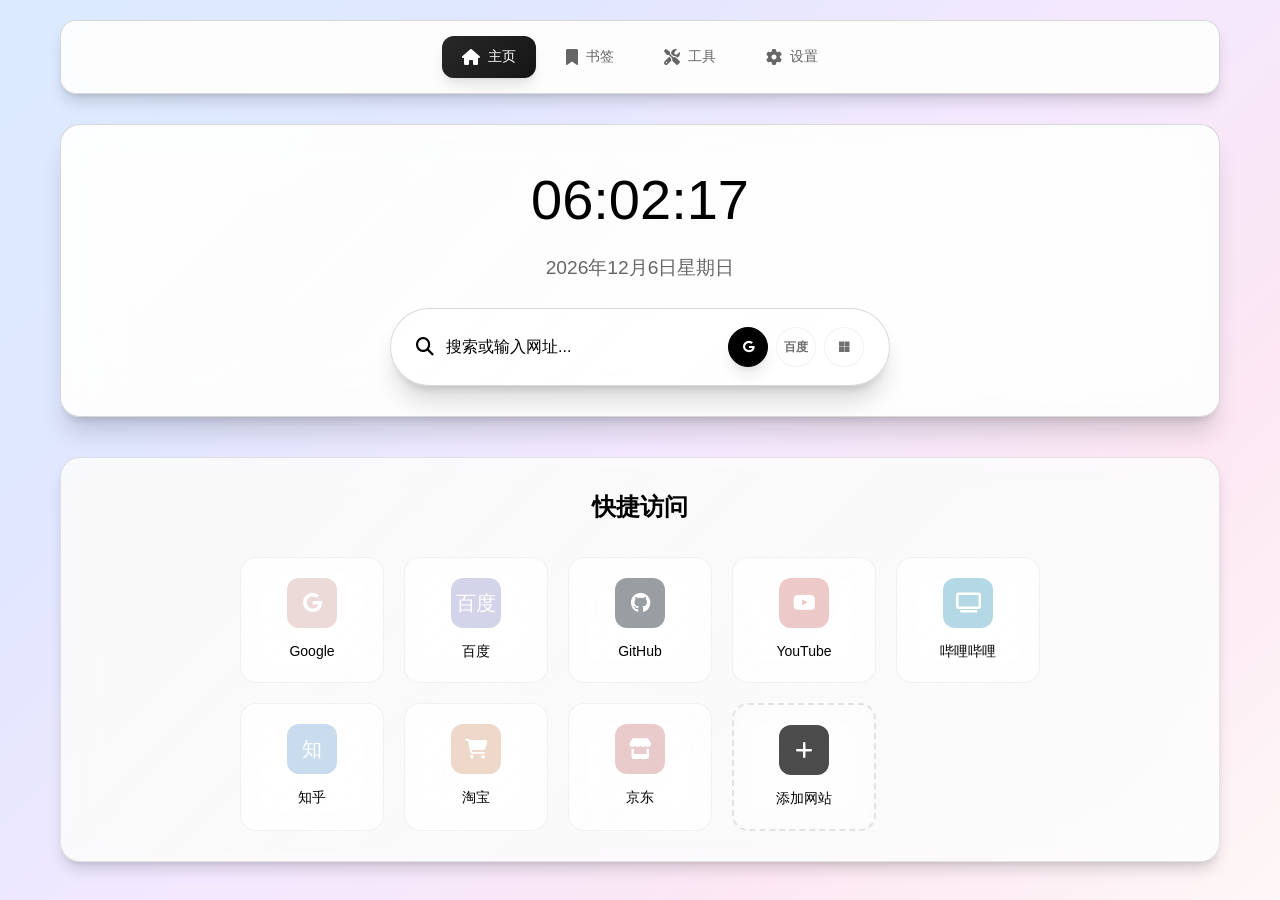
==== commit 7c1a0986: "refactor(界面): 移除设置页面的多余标题 移除设置部分的多余h2标题"设置"，保持界面简洁统一" ====
--- a/index.html
+++ b/index.html
@@ -192,7 +192,6 @@
 
         <!-- 设置页面 -->
         <div class="section" id="settings">
-            <h2>设置</h2>
             <div class="settings-container">
                 <div class="setting-group" data-group="appearance">
                     <h3>外观设置</h3>
--- a/css/base.css
+++ b/css/base.css
@@ -7,73 +7,73 @@
 }
 
 :root {
-    /* 品牌色彩系统 - 以深蓝色为主调 */
-    --brand-primary: #1e40af;        /* 主品牌色 */
-    --brand-secondary: #3b82f6;      /* 辅助品牌色 */
-    --brand-tertiary: #60a5fa;       /* 第三级品牌色 */
-    
-    /* 中性色阶 - 确保充足对比度 */
-    --neutral-50: #f8fafc;
-    --neutral-100: #f1f5f9;
-    --neutral-200: #e2e8f0;
-    --neutral-300: #cbd5e1;
-    --neutral-400: #94a3b8;
-    --neutral-500: #64748b;
-    --neutral-600: #475569;
-    --neutral-700: #334155;
-    --neutral-800: #1e293b;
-    --neutral-900: #0f172a;
-    
-    /* 语义色彩 - 增强可访问性 */
-    --success-50: #ecfdf5;
-    --success-500: #10b981;
-    --success-600: #059669;
-    --success-700: #047857;
-    
-    --warning-50: #fffbeb;
-    --warning-500: #f59e0b;
-    --warning-600: #d97706;
-    --warning-700: #b45309;
-    
-    --error-50: #fef2f2;
-    --error-500: #ef4444;
-    --error-600: #dc2626;
-    --error-700: #b91c1c;
-    
-    /* 浅色主题配色 - 增强毛玻璃效果 */
-    --bg-primary: linear-gradient(135deg, #dbeafe 0%, #e0e7ff 25%, #f3e8ff 50%, #fce7f3 75%, #fef7f7 100%);
-    --bg-secondary: rgba(255, 255, 255, 0.85);
-    --bg-card: rgba(255, 255, 255, 0.75);
-    --bg-glass: rgba(255, 255, 255, 0.65);
-    --bg-glass-light: rgba(255, 255, 255, 0.45);
-    --bg-glass-strong: rgba(255, 255, 255, 0.85);
+    /* 黑白配色方案 - 极简主义设计 */
+    --brand-primary: #000000;        /* 主品牌色 - 纯黑 */
+    --brand-secondary: #333333;      /* 辅助品牌色 - 深灰 */
+    --brand-tertiary: #666666;       /* 第三级品牌色 - 中灰 */
+    
+    /* 中性色阶 - 黑白灰阶 */
+    --neutral-50: #ffffff;
+    --neutral-100: #f8f8f8;
+    --neutral-200: #f0f0f0;
+    --neutral-300: #e0e0e0;
+    --neutral-400: #cccccc;
+    --neutral-500: #999999;
+    --neutral-600: #666666;
+    --neutral-700: #444444;
+    --neutral-800: #2a2a2a;
+    --neutral-900: #1a1a1a;
+    
+    /* 语义色彩 - 黑白版本 */
+    --success-50: #f8f8f8;
+    --success-500: #333333;
+    --success-600: #2a2a2a;
+    --success-700: #1a1a1a;
+    
+    --warning-50: #ffffff;
+    --warning-500: #000000;
+    --warning-600: #333333;
+    --warning-700: #1a1a1a;
+    
+    --error-50: #ffffff;
+    --error-500: #000000;
+    --error-600: #333333;
+    --error-700: #1a1a1a;
+    
+    /* 黑白主题配色 - 极简设计 */
+    --bg-primary: linear-gradient(135deg, #ffffff 0%, #f8f8f8 25%, #f0f0f0 50%, #e8e8e8 75%, #e0e0e0 100%);
+    --bg-secondary: rgba(255, 255, 255, 0.9);
+    --bg-card: rgba(255, 255, 255, 0.8);
+    --bg-glass: rgba(255, 255, 255, 0.7);
+    --bg-glass-light: rgba(255, 255, 255, 0.5);
+    --bg-glass-strong: rgba(255, 255, 255, 0.9);
     --bg-surface: #ffffff;
-    --bg-overlay: rgba(15, 23, 42, 0.08);
-    
-    /* 文本颜色 - 确保对比度 ≥ 4.5:1 */
-    --text-primary: #0f172a;         /* 对比度: 19.47:1 */
-    --text-secondary: #334155;       /* 对比度: 12.32:1 */
-    --text-tertiary: #64748b;        /* 对比度: 7.15:1 */
-    --text-inverse: #ffffff;         /* 反色文本 */
-    --text-muted: #94a3b8;          /* 弱化文本 对比度: 4.54:1 */
-    
-    /* 边框和分割线 */
-    --border-light: rgba(226, 232, 240, 0.8);
-    --border-medium: rgba(203, 213, 225, 0.9);
-    --border-strong: rgba(148, 163, 184, 0.9);
-    --border-accent: rgba(30, 64, 175, 0.3);
-    
-    /* 阴影系统 - 增强层次感 */
-    --shadow-xs: 0 1px 2px 0 rgba(0, 0, 0, 0.05);
-    --shadow-sm: 0 1px 3px 0 rgba(0, 0, 0, 0.1), 0 1px 2px -1px rgba(0, 0, 0, 0.1);
-    --shadow-md: 0 4px 6px -1px rgba(0, 0, 0, 0.1), 0 2px 4px -2px rgba(0, 0, 0, 0.1);
-    --shadow-lg: 0 10px 15px -3px rgba(0, 0, 0, 0.1), 0 4px 6px -4px rgba(0, 0, 0, 0.1);
-    --shadow-xl: 0 20px 25px -5px rgba(0, 0, 0, 0.1), 0 8px 10px -6px rgba(0, 0, 0, 0.1);
+    --bg-overlay: rgba(0, 0, 0, 0.08);
+    
+    /* 文本颜色 - 黑白对比 */
+    --text-primary: #000000;         /* 主文本 - 纯黑 */
+    --text-secondary: #333333;       /* 次要文本 - 深灰 */
+    --text-tertiary: #666666;        /* 第三级文本 - 中灰 */
+    --text-inverse: #ffffff;         /* 反色文本 - 纯白 */
+    --text-muted: #999999;          /* 弱化文本 - 浅灰 */
+    
+    /* 边框和分割线 - 黑白灰 */
+    --border-light: rgba(0, 0, 0, 0.1);
+    --border-medium: rgba(0, 0, 0, 0.2);
+    --border-strong: rgba(0, 0, 0, 0.3);
+    --border-accent: rgba(0, 0, 0, 0.4);
+    
+    /* 阴影系统 - 黑白灰阴影 */
+    --shadow-xs: 0 1px 2px 0 rgba(0, 0, 0, 0.1);
+    --shadow-sm: 0 1px 3px 0 rgba(0, 0, 0, 0.15), 0 1px 2px -1px rgba(0, 0, 0, 0.15);
+    --shadow-md: 0 4px 6px -1px rgba(0, 0, 0, 0.15), 0 2px 4px -2px rgba(0, 0, 0, 0.15);
+    --shadow-lg: 0 10px 15px -3px rgba(0, 0, 0, 0.15), 0 4px 6px -4px rgba(0, 0, 0, 0.15);
+    --shadow-xl: 0 20px 25px -5px rgba(0, 0, 0, 0.15), 0 8px 10px -6px rgba(0, 0, 0, 0.15);
     --shadow-2xl: 0 25px 50px -12px rgba(0, 0, 0, 0.25);
-    --shadow-glass: 0 8px 32px rgba(30, 64, 175, 0.15);
-    --shadow-colored: 0 10px 15px -3px rgba(30, 64, 175, 0.1), 0 4px 6px -4px rgba(30, 64, 175, 0.1);
-    
-    /* 交互状态色彩 */
+    --shadow-glass: 0 8px 32px rgba(0, 0, 0, 0.1);
+    --shadow-colored: 0 10px 15px -3px rgba(0, 0, 0, 0.1), 0 4px 6px -4px rgba(0, 0, 0, 0.1);
+    
+    /* 交互状态色彩 - 黑白版本 */
     --accent-color: var(--brand-primary);
     --hover-color: var(--brand-secondary);
     --active-color: var(--brand-tertiary);
@@ -82,13 +82,13 @@
     --warning-color: var(--warning-500);
     --error-color: var(--error-500);
     
-    /* 玻璃态效果变量 - 增强版 */
-    --glass-backdrop: blur(20px) saturate(180%);
-    --glass-backdrop-light: blur(16px) saturate(150%);
-    --glass-backdrop-strong: blur(28px) saturate(200%);
-    --glass-border: 1px solid rgba(255, 255, 255, 0.25);
-    --glass-border-light: 1px solid rgba(255, 255, 255, 0.15);
-    --glass-border-strong: 1px solid rgba(255, 255, 255, 0.35);
+    /* 玻璃态效果变量 - 黑白版本 */
+    --glass-backdrop: blur(20px) saturate(0%);
+    --glass-backdrop-light: blur(16px) saturate(0%);
+    --glass-backdrop-strong: blur(28px) saturate(0%);
+    --glass-border: 1px solid rgba(0, 0, 0, 0.1);
+    --glass-border-light: 1px solid rgba(0, 0, 0, 0.05);
+    --glass-border-strong: 1px solid rgba(0, 0, 0, 0.15);
     --glass-highlight: linear-gradient(135deg, rgba(255, 255, 255, 0.3) 0%, rgba(255, 255, 255, 0.1) 50%, rgba(255, 255, 255, 0.05) 100%);
     --glass-highlight-light: linear-gradient(135deg, rgba(255, 255, 255, 0.2) 0%, rgba(255, 255, 255, 0.05) 100%);
     --glass-highlight-strong: linear-gradient(135deg, rgba(255, 255, 255, 0.4) 0%, rgba(255, 255, 255, 0.15) 50%, rgba(255, 255, 255, 0.08) 100%);
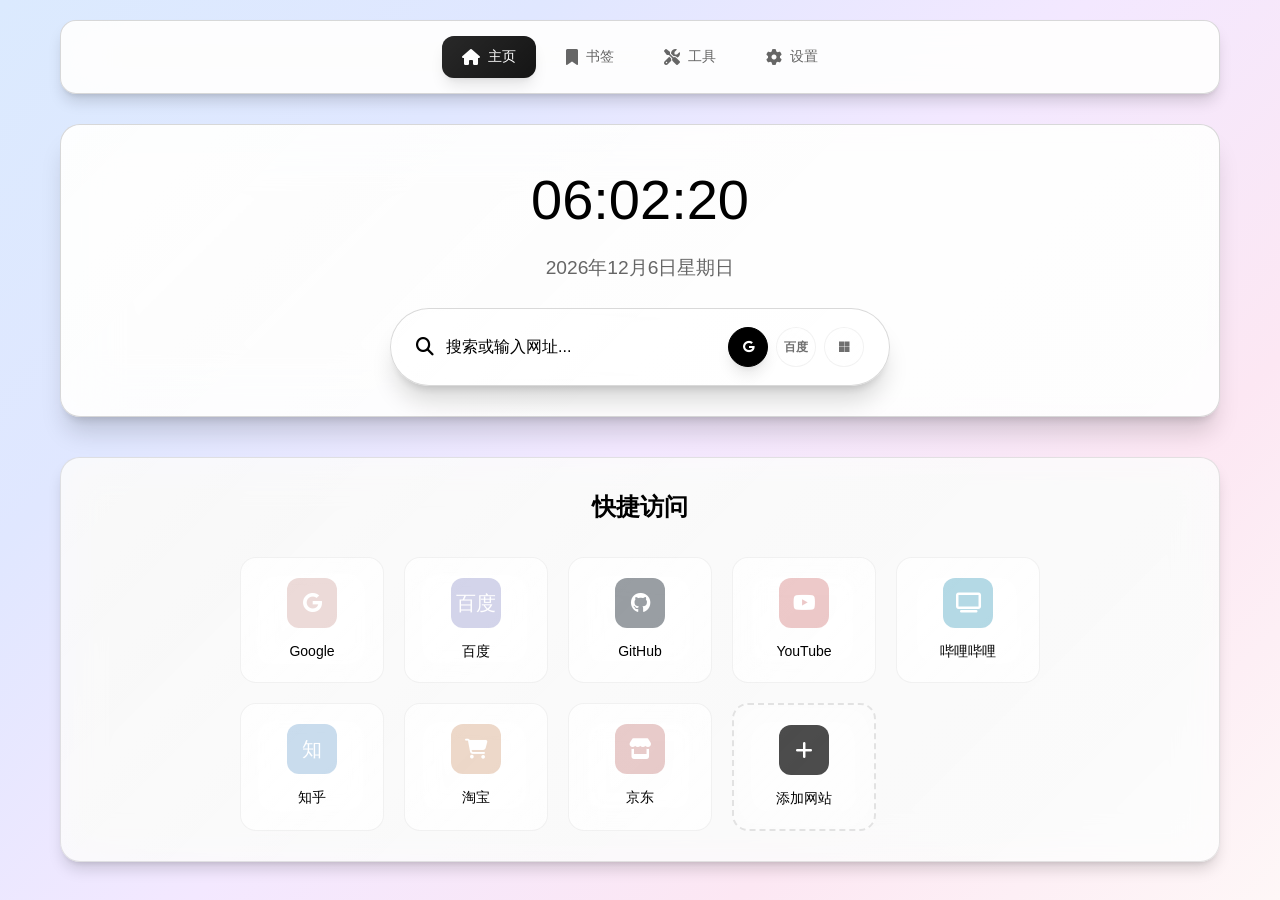
==== commit 65baa277: "refactor(settings): 移除设置项的折叠功能并默认展开所有设置 将所有设置项默认展开，移除折叠功能及相关代码。修改包括： 1. 删除CSS中的折叠样式和箭头图标 2. 修改JS逻辑不再" ====
--- a/index.html
+++ b/index.html
@@ -193,8 +193,19 @@
         <!-- 设置页面 -->
         <div class="section" id="settings">
             <div class="settings-container">
-                <div class="setting-group" data-group="appearance">
+                <div class="setting-group expanded" data-group="appearance">
                     <h3>外观设置</h3>
+                    <div class="setting-item">
+                        <label>显示秒数</label>
+                        <input type="checkbox" class="show-seconds" checked>
+                    </div>
+                    <div class="setting-item">
+                        <label>时间格式</label>
+                        <select class="time-format-selector">
+                            <option value="24">24小时制</option>
+                            <option value="12">12小时制</option>
+                        </select>
+                    </div>
                     <div class="setting-item">
                         <label>背景样式</label>
                         <select class="bg-selector">
@@ -228,18 +239,24 @@
                         </div>
                     </div>
                 </div>
-                <div class="setting-group" data-group="functionality">
+                <div class="setting-group expanded" data-group="functionality">
                     <h3>功能设置</h3>
                     <div class="setting-item">
-                        <label>显示秒数</label>
-                        <input type="checkbox" class="show-seconds" checked>
-                    </div>
-                    <div class="setting-item">
-                        <label>时间格式</label>
-                        <select class="time-format-selector">
-                            <option value="24">24小时制</option>
-                            <option value="12">12小时制</option>
+                        <label>搜索引擎</label>
+                        <select class="search-engine-selector">
+                            <option value="google">Google</option>
+                            <option value="baidu">百度</option>
+                            <option value="bing">必应</option>
+                            <option value="duckduckgo">DuckDuckGo</option>
                         </select>
+                    </div>
+                    <div class="setting-item">
+                        <label>显示书签栏</label>
+                        <input type="checkbox" class="show-bookmarks" checked>
+                    </div>
+                    <div class="setting-item">
+                        <label>显示工具卡片</label>
+                        <input type="checkbox" class="show-tools" checked>
                     </div>
                 </div>
             </div>
--- a/css/pages.css
+++ b/css/pages.css
@@ -693,27 +693,13 @@
     -ms-user-select: none;
 }
 
-/* 悬停效果已禁用 */
-
+/* 移除折叠功能 - 隐藏箭头图标 */
 .setting-group h3::after {
-    content: '▼';
-    position: absolute;
-    right: 0;
-    top: 50%;
-    transform: translateY(-50%);
-    font-size: 0.8rem;
-    opacity: 0.7;
-}
-
-.setting-group.expanded h3::after {
-    transform: translateY(-50%) rotate(180deg);
-}
-
-.setting-group:not(.expanded) .setting-item {
     display: none;
 }
 
-.setting-group.expanded .setting-item {
+/* 移除折叠功能 - 所有设置项默认显示 */
+.setting-group .setting-item {
     display: flex;
 }
 
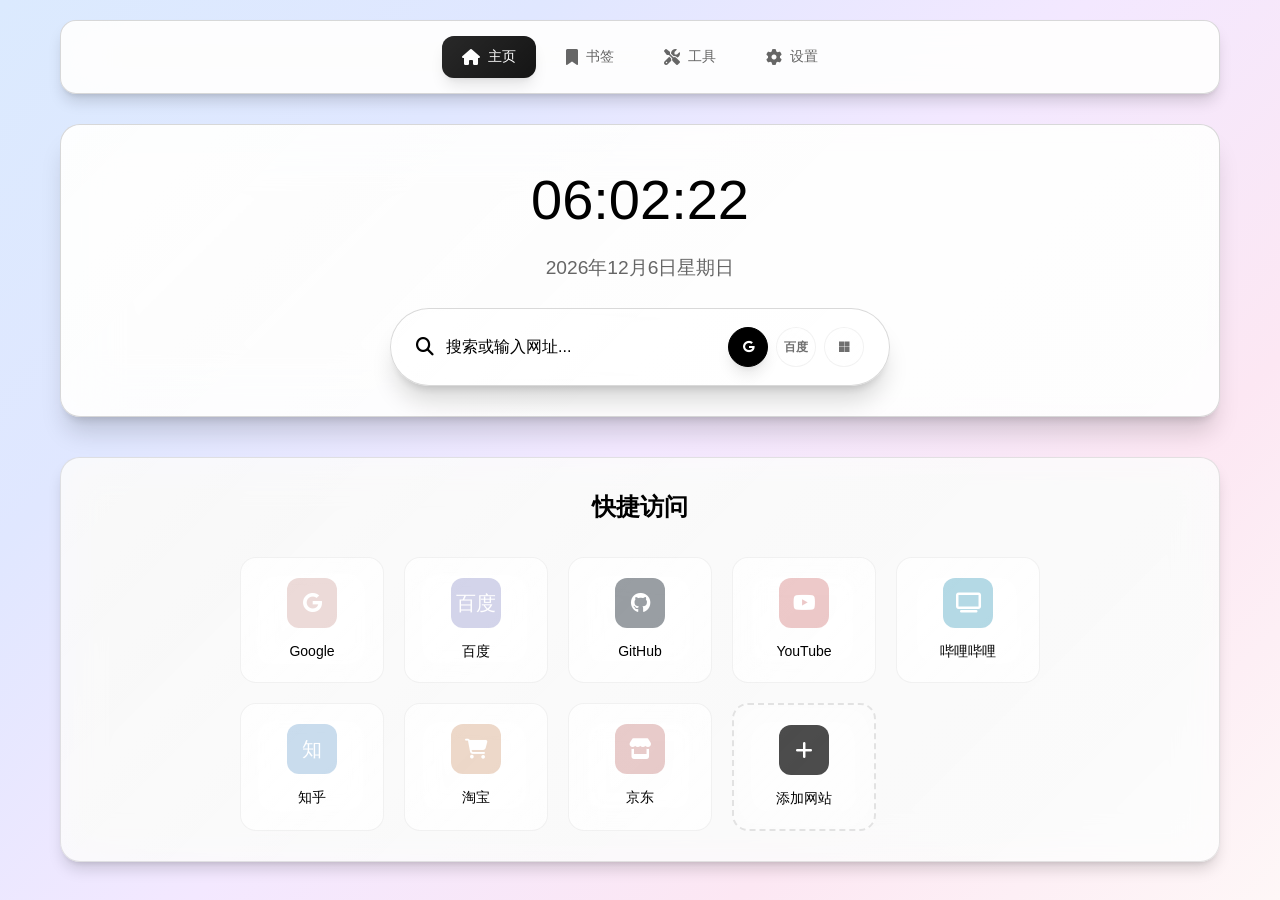
==== commit 17e5b4fc: "feat: 添加网站图标并更新页面标题 在页面头部添加网站图标(icon.png)并将标题从"新标签页"更新为英文"New Tab"，提升用户体验和国际化支持" ====
--- a/index.html
+++ b/index.html
@@ -3,7 +3,9 @@
 <head>
     <meta charset="UTF-8">
     <meta name="viewport" content="width=device-width, initial-scale=1.0">
-    <title>新标签页</title>
+    <title>New Tab</title>
+    <!-- 网站图标 -->
+    <link rel="icon" href="icon.png" type="image/png">
     <!-- 分布式CSS文件 -->
     <link rel="stylesheet" href="css/base.css">
     <link rel="stylesheet" href="css/navigation.css">
--- a/css/base.css
+++ b/css/base.css
@@ -94,10 +94,6 @@
     --glass-highlight-strong: linear-gradient(135deg, rgba(255, 255, 255, 0.4) 0%, rgba(255, 255, 255, 0.15) 50%, rgba(255, 255, 255, 0.08) 100%);
 }
 
-
-
-
-
 body {
     font-family: 'SF Pro Display', -apple-system, BlinkMacSystemFont, 'Segoe UI', Roboto, sans-serif;
     background: var(--bg-primary);
@@ -107,10 +103,6 @@
     line-height: 1.6;
 }
 
-
-
-
-
 .container {
     max-width: 1200px;
     margin: 0 auto;
@@ -184,16 +176,6 @@
     opacity: 0.9;
 }
 
-
-
-
-
-
-
-
-
-
-
 /* 选择状态 */
 ::selection {
     background: var(--accent-color);
@@ -217,10 +199,6 @@
 ::-webkit-scrollbar-thumb:hover {
     background: var(--hover-color);
 }
-
-
-
-
 
 /* 玻璃态增强效果 - 静态版 */
 .glass-morphism {
@@ -244,21 +222,3 @@
     pointer-events: none;
     opacity: 0.8;
 }
-
-/* 毛玻璃悬停效果 - 已禁用 */
-
-/* 点击反馈效果 - 已禁用 */
-
-/* 点击反馈效果 - 已禁用 */
-
-/* 按钮点击反馈效果 - 已禁用 */
-
-/* 卡片点击反馈效果 - 已禁用 */
-
-/* 波纹效果 - 已禁用 */
-
-/* 脉冲效果 - 已禁用 */
-
-/* 震动效果 - 已禁用 */
-
-
--- a/css/navigation.css
+++ b/css/navigation.css
@@ -23,8 +23,6 @@
     background: var(--glass-highlight-strong);
     opacity: 0.8;
 }
-
-/* 悬停效果已禁用 */
 
 .nav-buttons {
     display: flex;
@@ -90,10 +88,6 @@
     font-size: 16px;
 }
 
-.nav-btn span {
-    /* styling for navigation button text */
-}
-
 /* 聚焦状态 - 修复点击后变白的问题 */
 .nav-btn:focus {
     outline: none;
--- a/css/home.css
+++ b/css/home.css
@@ -37,9 +37,6 @@
     opacity: 0.7;
 }
 
-/* 悬停效果已禁用 */
-
-
 
 .time {
     font-size: 3.5rem;
@@ -181,8 +178,6 @@
     opacity: 0.5;
 }
 
-
-
 /* 悬停效果已禁用 */
 
 .engine-btn.active {
@@ -197,8 +192,6 @@
 .engine-btn.active::before {
     opacity: 0;
 }
-
-/* 点击反馈效果已禁用 */
 
 /* 快捷链接 - 增强毛玻璃效果 */
 .quick-links {
@@ -284,12 +277,6 @@
     opacity: 0.6;
 }
 
-
-
-/* 悬停效果已禁用 */
-
-/* 点击反馈效果已禁用 */
-
 .link-icon {
     width: 50px;
     height: 50px;
@@ -305,8 +292,6 @@
     z-index: 1;
 }
 
-/* 悬停效果已禁用 */
-
 .link-card span {
     font-size: 14px;
     font-weight: 500;
@@ -325,8 +310,6 @@
     opacity: 0;
     z-index: 10;
 }
-
-/* 悬停效果已禁用 */
 
 .edit-shortcut,
 .delete-shortcut {
@@ -343,7 +326,6 @@
     cursor: pointer;
 }
 
-/* 悬停效果已禁用 */
 
 /* 添加网站按钮样式 */
 .add-shortcut-btn {
@@ -351,8 +333,6 @@
     border: 2px dashed var(--border-light);
     background: transparent !important;
 }
-
-/* 悬停效果已禁用 */
 
 /* 响应式设计 - 优化毛玻璃效果 */
 @media (max-width: 768px) {
@@ -401,4 +381,4 @@
     .links-grid {
         grid-template-columns: repeat(auto-fit, minmax(80px, 1fr));
     }
-}
+}
